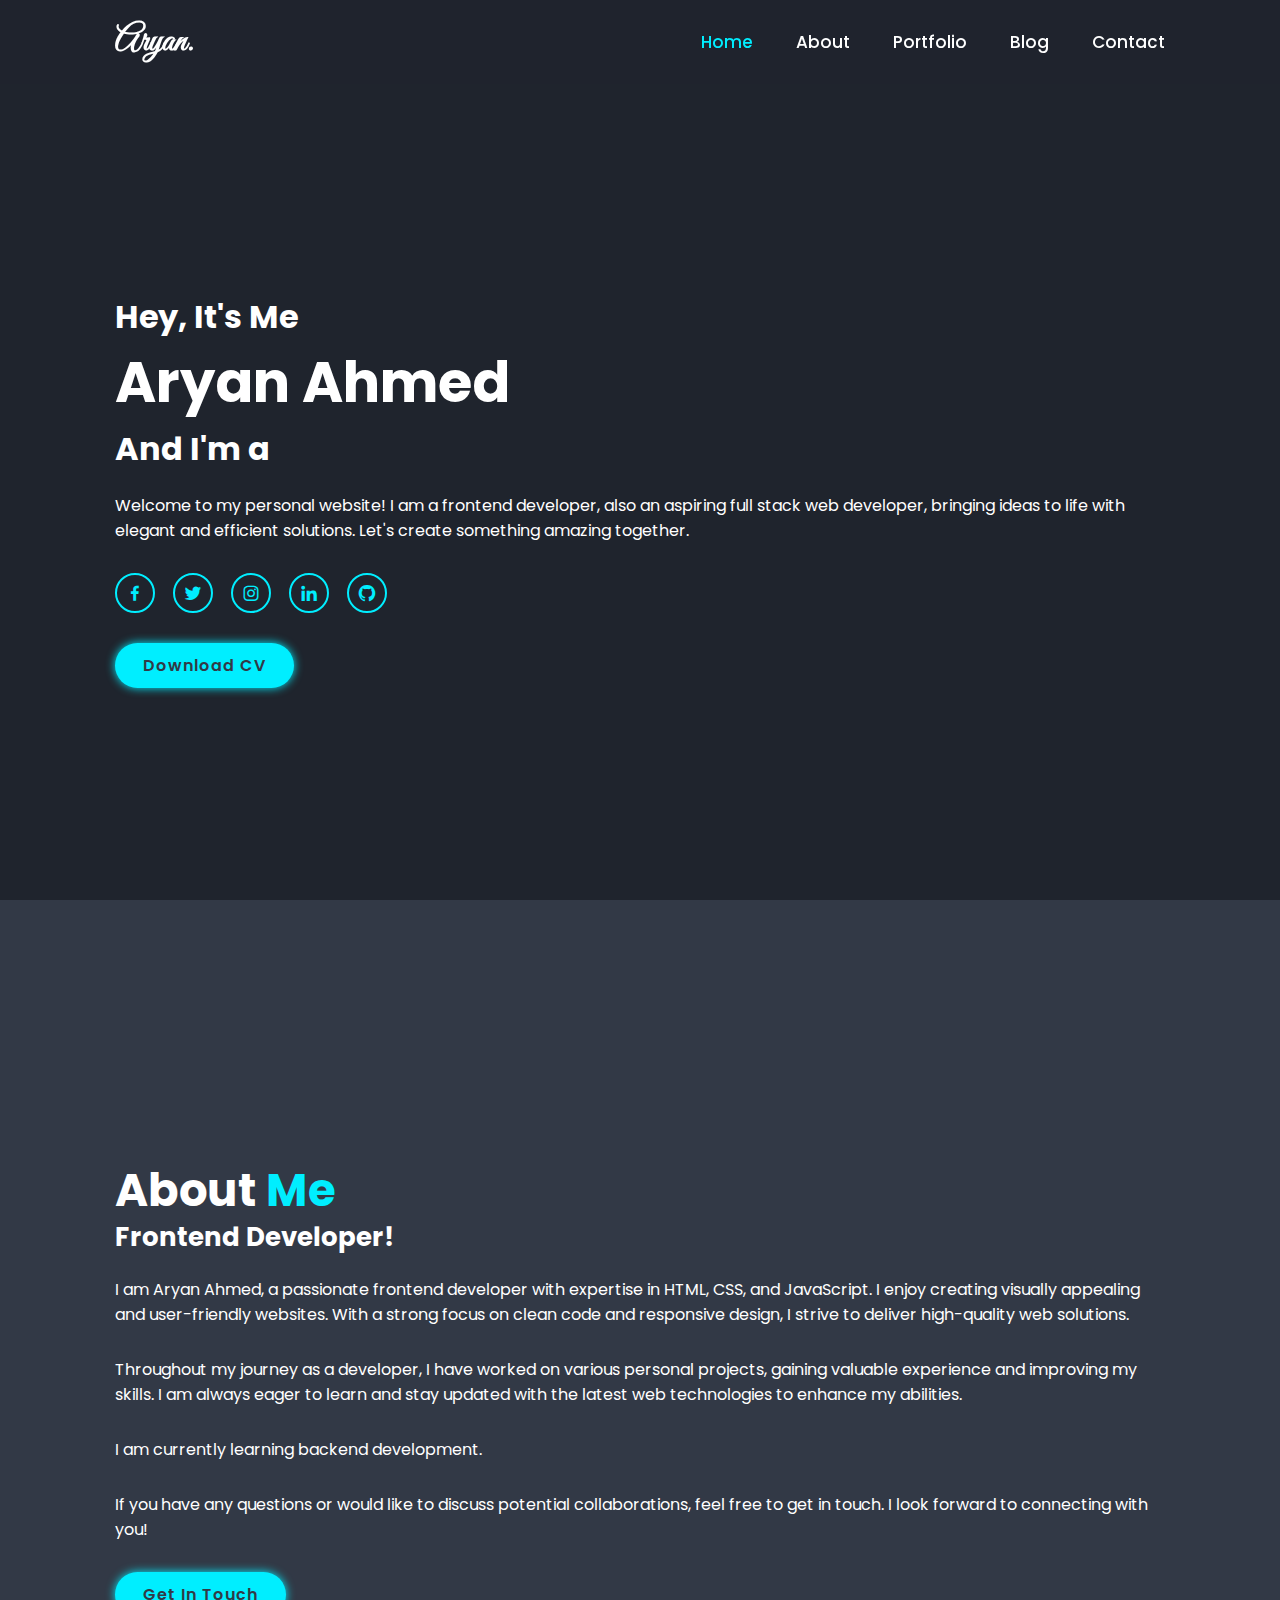
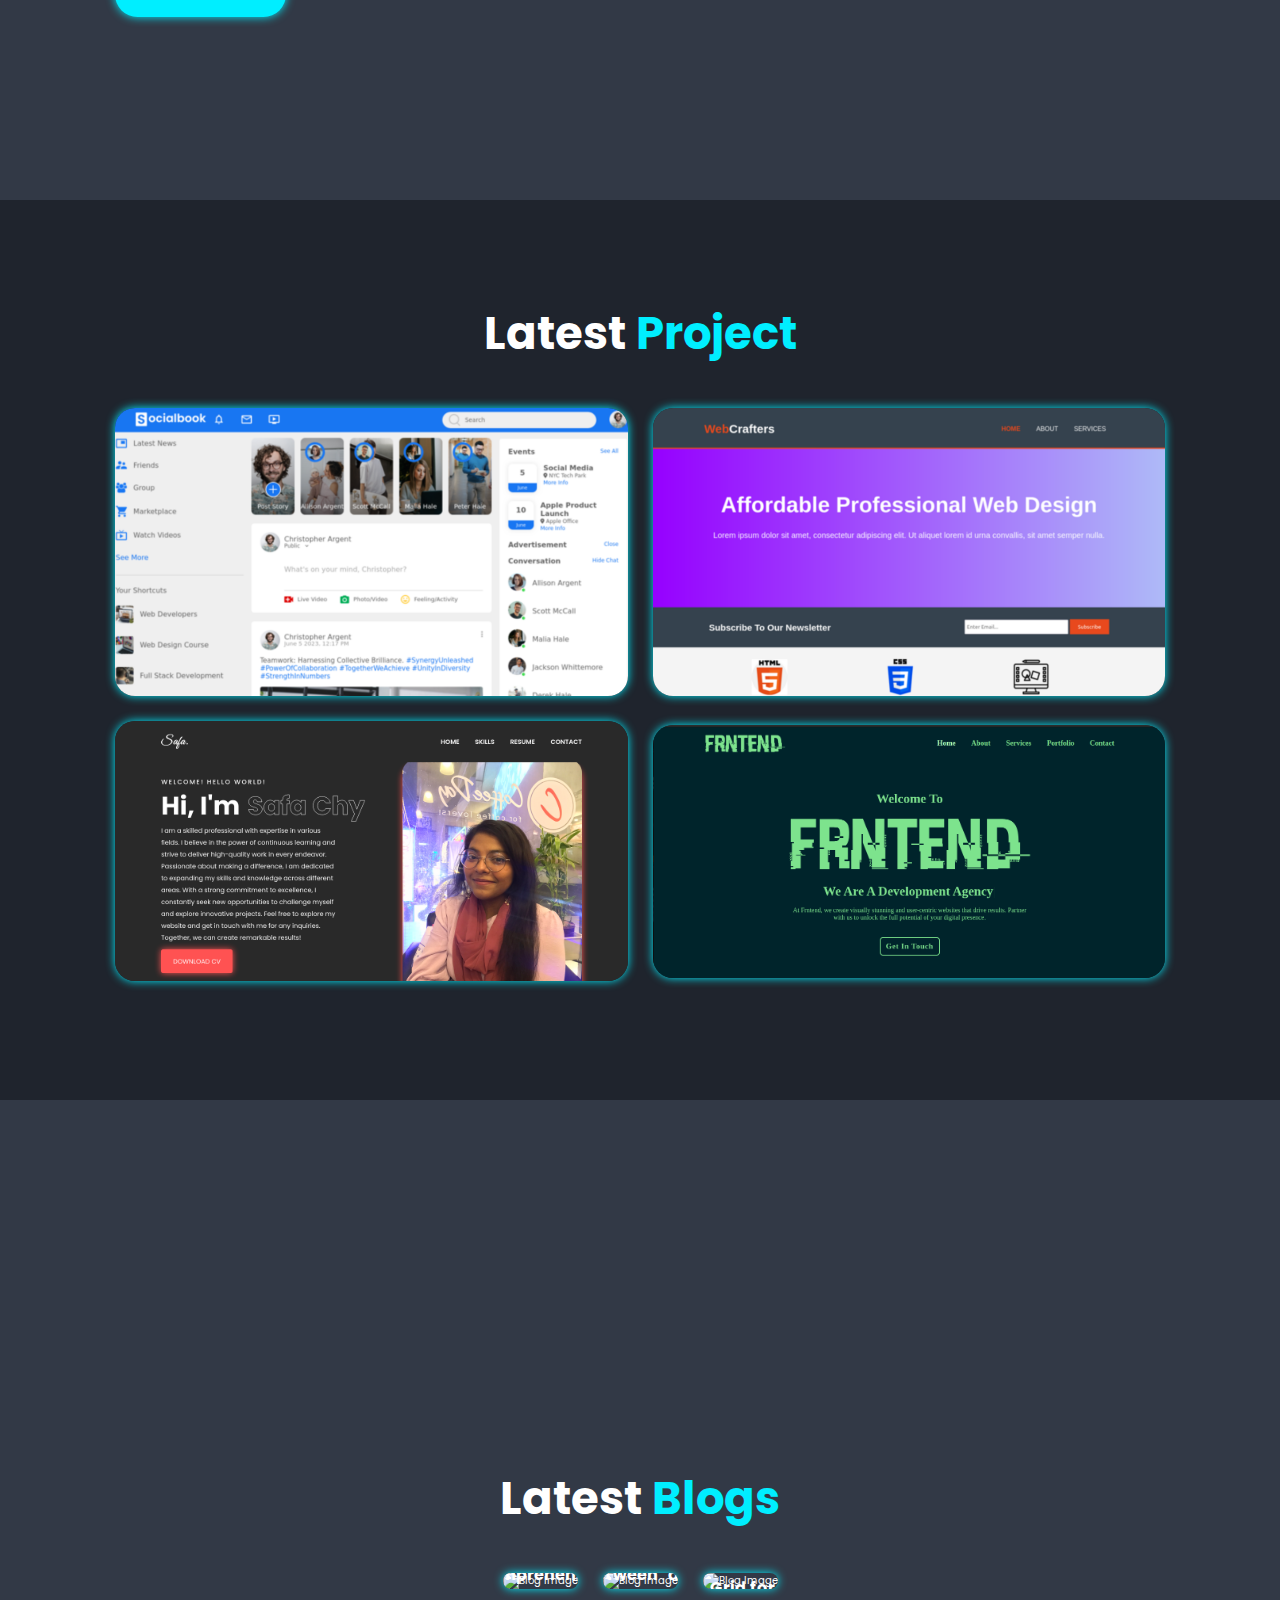
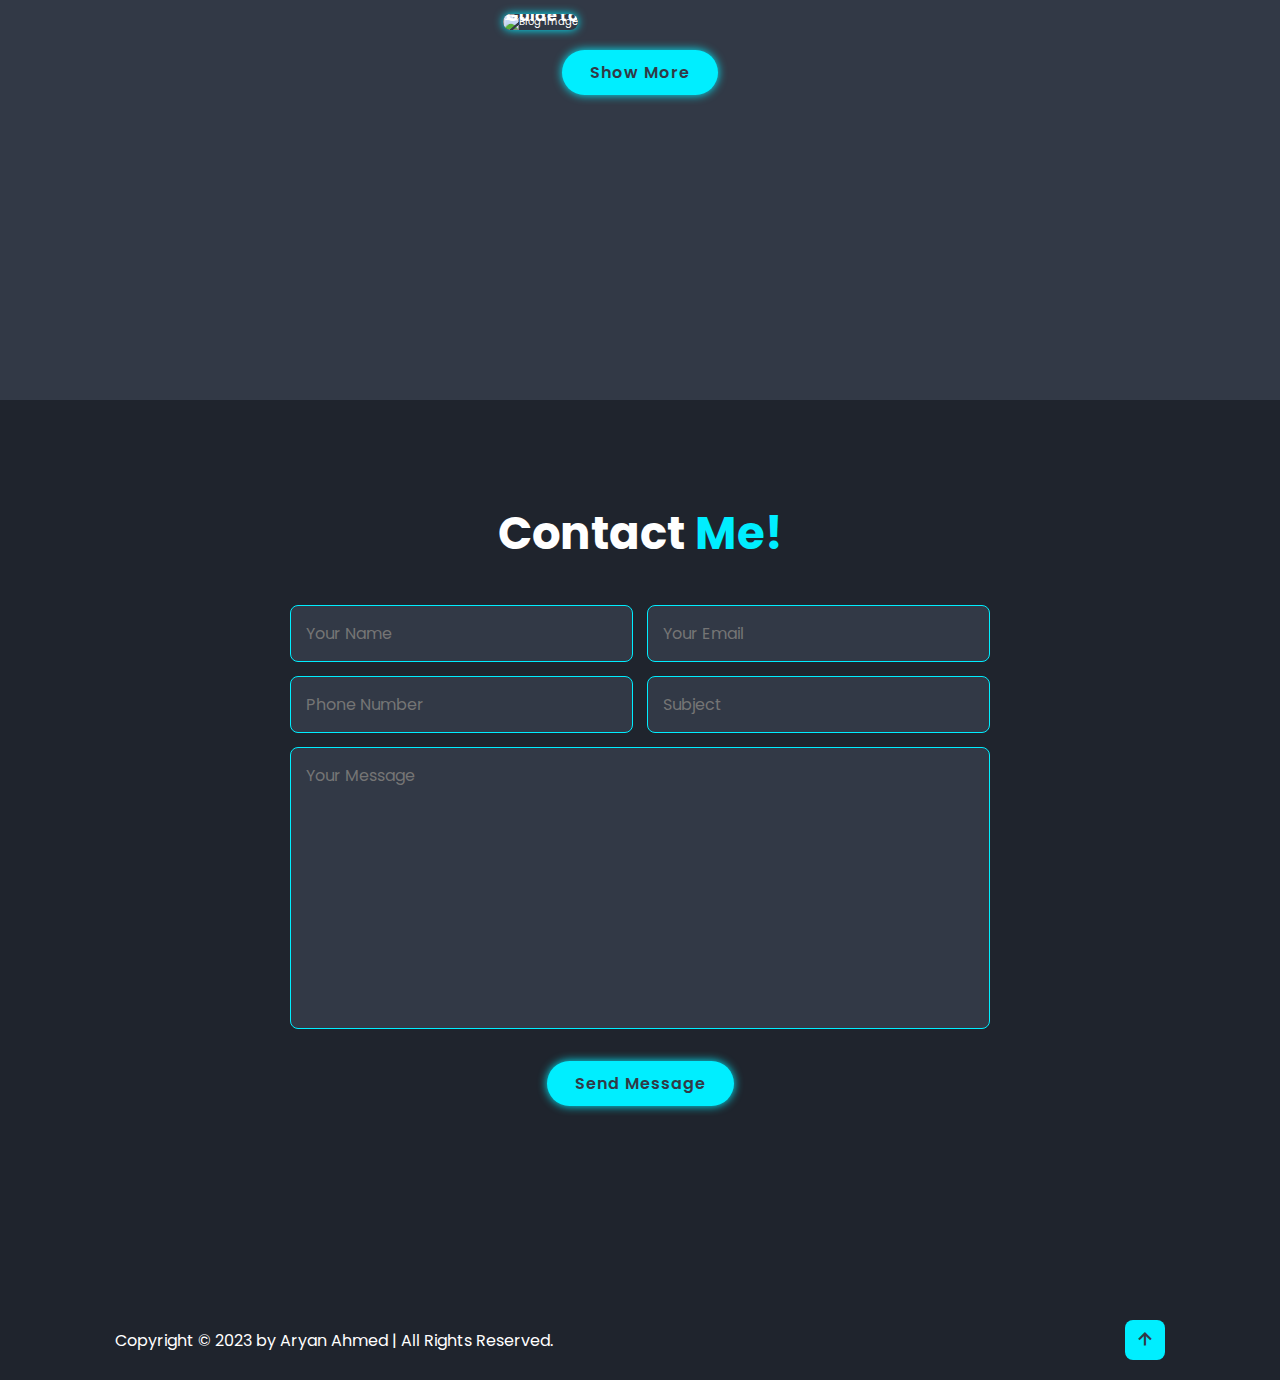
==== index.html @ f4438471 "updated:   index.html blog" ====
<!DOCTYPE html>
<html lang="en">
<head>
	<meta charset="UTF-8">
	<meta name="viewport" content="width=device-width, initial-scale=1.0">
	<meta name="description" content="Hi, I'am Aryan, a Full Stack Developer">
	<meta name="keywords" content="full stack developer, frontend developer, backend developer, web developer, full stack web developer">
	<meta name="author" content="Aryan Ahmed">
	<title>Aryan Ahmed | Homepage</title>
	<link rel="stylesheet" href="./style/styles.css">
	<link rel="stylesheet" href="https://unpkg.com/boxicons@2.1.4/css/boxicons.min.css">
</head>
<body>
	<header class="header">
		<a href="#" class="logo">Aryan.</a>

		<!-- Menu Icon -->
		<i class="bx bx-menu" id="menu-icon"></i>
		
		<!-- Navigation Links -->
		<nav class="navbar">
			<a href="#home" class="active">Home</a>
			<a href="#about">About</a>
			<!-- <a href="#services">Services</a> -->
			<a href="#portfolio">Portfolio</a>
			<a href="#blog">Blog</a>
			<a href="#contact">Contact</a>
		</nav>
	</header>

	<!-- Home Section -->

	<section class="home" id="home">

		<div class="home-content">

			<h3>Hey, It's Me</h3>
			<h1>Aryan Ahmed</h1>
			<h3>And I'm a <span class="multi-text"></span></h3>
			<p>
				Welcome to my personal website! 
				I am a frontend developer, also an aspiring full stack web developer, bringing ideas to life with elegant and efficient solutions. 
				Let's create something amazing together.
			</p>

			<!-- Social Links -->
			<div class="social-media">
				<a href="https://www.facebook.com/aryan11082003" target="_blank"><i class="bx bxl-facebook"></i></a>
				<a href="https://www.twitter.com/aryancodes_" target="_blank"><i class="bx bxl-twitter"></i></a>
				<a href="https://www.instagram.com/itsaryan_001" target="_blank"><i class="bx bxl-instagram"></i></a>
				<a href="https://www.linkedin.com/in/aryanadil" target="_blank"><i class="bx bxl-linkedin"></i></a>
				<a href="https://www.github.com/aryancodespy" target="_blank"><i class="bx bxl-github"></i></a>
				<!-- <a rel="me" href="https://mastodon.social/@aryancodes" target="_blank"><i class="bx bxl-mastodon"></i></a> -->
			</div>

			<!-- CV Button -->
			<a href="./Resume/myResume.pdf" class="btn" download="./Resume/myResume.pdf">Download CV</a>
			
		</div>

		<!-- Profile Image  -->
		<!-- <div class="home-img">
			<img src="./images/about.png" alt="Profile Picture">
		</div>  -->
	</section>

	<!-- About Section -->

	<section class="about" id="about">

		<!-- <div class="about-img">
			<img src="./images/about.png" alt="image">
		</div> -->

		<div class="about-content">
			<h2 class="heading">About <span>Me</span></h2>
			<h3>Frontend Developer!</h3>
			<p>I am Aryan Ahmed, a passionate frontend developer with expertise in HTML, CSS, and JavaScript. I enjoy creating visually appealing and user-friendly websites. With a strong focus on clean code and responsive design, I strive to deliver high-quality web solutions.</p>
            <p>Throughout my journey as a developer, I have worked on various personal projects, gaining valuable experience and improving my skills. I am always eager to learn and stay updated with the latest web technologies to enhance my abilities.</p>
            <p>I am currently learning backend development.</p>
            <p>If you have any questions or would like to discuss potential collaborations, feel free to get in touch. I look forward to connecting with you!</p>
			<a href="mailto:aryanahmed11@outlook.com" class="btn">Get In Touch</a>
		</div>

	</section>

	<!-- Services Section -->

	<!-- <section class="services" id="services">

		<h2 class="heading">My <span>Services</span></h2>

		<div class="services-container">

			<div class="service-card">
				<i class="bx bx-code"></i>
                <h3>Web Development</h3>
                <p>
					Welcome to my web development services! 
					I specialize in creating stunning and functional websites tailored to your needs. 
					From front-end to back-end development, I have got you covered.
				</p>
            </div>

           comment </*!-- <div class="service-card">
				<i class="bx bx-paint"></i>
                <h3>UI/UX Design</h3>
                <p>
					Experience the art of user-centric design with my UI/UX services. 
					I craft intuitive and visually appealing interfaces that enhance user satisfaction and drive engagement.
				</p>
            </div>  --*/> comment

            <div class="service-card">
				<i class="bx bx-mobile-alt"></i>
                <h3>Responsive Design</h3>
                <p>
					Ensure your website looks fantastic on all devices with my responsive design expertise. 
					I create flexible and adaptive layouts that adapt seamlessly to various screen sizes and resolutions.
				</p>
            </div>

			<div class="service-card">
				<i class="bx bx-bar-chart-alt"></i>
                <h3>Digital Marketing</h3>
                <p>
					Unlock the potential of your online presence with my digital marketing solutions. 
					I employ effective strategies to boost your brand visibility, reach the target audience, and drive conversions.
				</p>
            </div>
		</div>

	</section> -->

	<!-- Portfolio Section -->
	<section class="portfolio" id="portfolio">

		<h2 class="heading">Latest <span>Project</span></h2>
		
		<div class="portfolio-container">

			<div class="portfolio-content">
				<img src="./images/project1.png" alt="project 1">
				<div class="portfolio-layer">
					<h4>Socialbook</h4>
					<p>A demo social media page like Facebook.</p>
					<a href="https://aryancodespy.github.io/socialbook/" target="_blank"><i class="bx bx-link-external"></i></a>
				</div>
			</div>

			<div class="portfolio-content">
				<img src="./images/project2.png" alt="project 2">
				<div class="portfolio-layer">
					<h4>WebCrafters</h4>
					<p>A responsive website for an imaginary company.</p>
					<a href="https://aryancodespy.github.io/WebCrafters/" target="_blank"><i class="bx bx-link-external"></i></a>
				</div>
			</div>

			<div class="portfolio-content">
				<img src="./images/project3.png" alt="project 3">
				<div class="portfolio-layer">
					<h4>Portfolio</h4>
					<p>A responsive portfolio webiste.</p>
					<a href="https://aryancodespy.github.io/safa/" target="_blank"><i class="bx bx-link-external"></i></a>
				</div>
			</div>

			<div class="portfolio-content">
				<img src="./images/project4.png" alt="project 4">
				<div class="portfolio-layer">
					<h4>Frntend</h4>
					<p>A responsive website for a startup company</p>
					<a href="https://aryancodespy.github.io/Frntend/" target="_blank"><i class="bx bx-link-external"></i></a>
				</div>
			</div>

			<!-- <div class="portfolio-content">
				<img src="./images/project5.png" alt="project 5">
				<div class="portfolio-layer">
					<h4>RPS Game</h4>
					<p>Rock, Paper, Scissor game with JavaScript</p>
					<a href="https://aryancodespy.github.io/rock-papaer-scissor/" target="_blank"><i class="bx bx-link-external"></i></a>
				</div>
			</div>
			
		</div>

		<div class="portfolio-content">
			<img src="./images/project6.png" alt="project 6">
			<div class="portfolio-layer">
				<h4>Etch-a-Sketch</h4>
				<p>Sketch Pad with JavaScript</p>
				<a href="aryancodespy.github.io/Etch-a-Sketch/" target="_blank"><i class="bx bx-link-external"></i></a>
			</div>
		</div> -->

	</section>

	<!-- Blog Section -->

	<section class="blog" id="blog">

		<h2 class="heading">Latest <span>Blogs</span></h2>

		<div class="blog-container">

			<div class="blog-content">
				<img src="https://cdn.hashnode.com/res/hashnode/image/stock/unsplash/yGQmjh2uOTg/upload/e406ab8c1285a877ff49ecd3e236eab6.jpeg?w=1600&h=840&fit=crop&crop=entropy&auto=compress,format&format=webp" alt="Blog Image">
				<div class="blog-layer">
					<h4>A Comprehensive Guide to CSS Positions</h4>
					<a href="https://aryancodes.hashnode.dev/a-comprehensive-guide-to-css-positions" target="_blank"><i class="bx bx-link-external"></i></a>
				</div>
			</div>

			<div class="blog-content">
				<img src="https://cdn.hashnode.com/res/hashnode/image/stock/unsplash/wUbNvDTsOIc/upload/2d5ab0d67320513192fac5630110f2b7.jpeg?w=1600&h=840&fit=crop&crop=entropy&auto=compress,format&format=webp" alt="Blog Image">
				<div class="blog-layer">
					<h4>Understanding the Difference Between "div" and "article" Elements in HTML</h4>
					<a href="http://aryancodes.hashnode.dev/understanding-the-difference-between-div-and-article-elements-in-html-a-guide-for-web-developers" target="_blank"><i class="bx bx-link-external"></i></a>
				</div>
			</div>

			<div class="blog-content">
				<img src="https://cdn.hashnode.com/res/hashnode/image/stock/unsplash/6JVlSdgMacE/upload/8989dac7ed9a23c1cda22d098a86be2b.jpeg?w=1600&h=840&fit=crop&crop=entropy&auto=compress,format&format=webp" alt="Blog Image">
				<div class="blog-layer">
					<h4>Exploring Flexbox, Float, and Grid for Responsive Web Design</h4>
					<a href="http://aryancodes.hashnode.dev/understanding-the-difference-between-div-and-article-elements-in-html-a-guide-for-web-developers" target="_blank"><i class="bx bx-link-external"></i></a>
				</div>
			</div>

			<div class="blog-content">
				<img src="https://cdn.hashnode.com/res/hashnode/image/stock/unsplash/4hbJ-eymZ1o/upload/cbb7835a6651d79ab7d1416d34d64025.jpeg?w=1600&h=840&fit=crop&crop=entropy&auto=compress,format&format=webp" alt="Blog Image">
				<div class="blog-layer">
					<h4>A Beginner's Guide to Making a Responsive Website</h4>
					<a href="http://aryancodes.hashnode.dev/understanding-the-difference-between-div-and-article-elements-in-html-a-guide-for-web-developers" target="_blank"><i class="bx bx-link-external"></i></a>
				</div>
			</div>
		</div>

		<a href="https://aryancodes.hashnode.dev/" target="_blank" class="btn">Show More</a>

	</section>

	<!-- Contact Section -->
	<section class="contact" id="contact">
		<h2 class="heading">Contact <span>Me!</span></h2>

		<form action="https://formsubmit.co/a4f41060cdf1d7128af026f45f86decd" method="post" class="contact-form">
			<input type="hidden" name="_subject" value="New Email!">
			
			<div class="input-box">
				<input type="text" name="name" placeholder="Your Name" required>
				<input type="email" name="email" placeholder="Your Email" required>
			</div>

			<div class="input-box">
				<input type="text" name="phone" placeholder="Phone Number">
				<input type="text" name="email-subject" placeholder="Subject" required>
			</div>

			<textarea name="message" placeholder="Your Message" rows="10" cols="30" required></textarea>
			<input type="submit" value="Send Message" class="btn">

		</form>
	</section>

	<!-- Footer -->
	<footer class="footer">
		<div class="footer-text">
			<p>Copyright &copy; 2023 by Aryan Ahmed | All Rights Reserved.</p>
		</div>
		<div class="footer-iconTop">
			<a href="#home"><i class="bx bx-up-arrow-alt"></i></a>
		</div>
	</footer>

	<!-- Scroll Reveal -->
	<script src="https://unpkg.com/scrollreveal"></script>

	<!-- Typed JS -->
	<script src="https://unpkg.com/typed.js@2.0.16/dist/typed.umd.js"></script>

	<!-- JavaScript -->
	<script src="./script/script.js"></script>
</body>
</html>
---- style/styles.css ----
@import url('https://fonts.googleapis.com/css2?family=Poppins:wght@300;400;500;600;700;800;900&display=swap');
@import url('https://fonts.googleapis.com/css2?family=Great+Vibes&display=swap');

/* Reset Default Settings */

* {
	margin: 0;
	padding: 0;
	box-sizing: border-box;
	text-decoration: none;
	border: none;
	scroll-behavior: smooth;
	font-family: 'Poppins', sans-serif;
}

:root {
	--bg-color: #1f242d;
	--second-bg-color: #323946;
	--text-color: #fff;
	--main-color: #0ef;
}

/* HTML & Body */

html {
	font-size: 62.5%;
	overflow-x: hidden;
}

body {
	background: var(--bg-color);
	color: var(--text-color);
}

/* Header */

.header {
	position: fixed;
	top: 0;
	left: 0;
	width: 100%;
	padding: 2rem 9%;
	display: flex;
	justify-content: space-between;
	align-items: center;
	z-index: 100;
	background: rgba(31, 36, 45, 0.9);
}

.header .sticky {
	border-bottom: 0.1rem solid rgba(0, 0, 0, 0.2);
}

.logo {
	font-family: 'Great Vibes', cursive;
	font-size: 3.5rem;
	color: var(--text-color);
	font-weight: 600;
	cursor: default;
}

.navbar a {
	font-size: 1.7rem;
	color: var(--text-color);
	font-weight: 500;
	margin-left: 4rem;
	text-decoration: none;
	transition: 0.3s;
}

.navbar a:hover,
.navbar a.active {
	color: var(--main-color);
}

#menu-icon {
	font-size: 3.6rem;
	color: var(--text-color);
	display: none;
	transition: 0.5s ease;
}

#menu-icon:hover {
	color: var(--main-color);
}

/* Sections */

section {
	min-height: 100vh;
	padding: 10rem 9% 2rem;
}

/* Home */

.home {
	display: flex;
	justify-content: center;
	align-items: center;
}

.home-content h3 {
	font-size: 3.2rem;
	font-weight: 700;
}

.home-content h3:nth-of-type(2) {
	margin-bottom: 2rem;
}

span {
	color: var(--main-color);
}

.home-content h1 {
	font-size: 5.6rem;
	font-weight: 700;
	line-height: 1.5;
}

/* .home-img img{
	border-radius: 50%;
	border: 1px solid var(--main-color);
	background: var(--main-color);
	box-shadow: 0 2rem 2rem var(--main-color);
	width: 35vw;
	animation: floatImage 4s ease-in-out infinite;
} */

/* 
@keyframes floatImage {
	0% {
		transform: translateY(0);
	}

	50% {
		transform: translateY(-2.4rem);
	}

	100% {
		transform: translateY(0);
	}
}
*/

.home-content p {
	font-size: 1.6rem;
}

.social-media a{
	display: inline-flex;
	justify-content: center;
	align-items: center;
	width: 4rem;
	height: 4rem;
	background: transparent;
	border: 0.2rem solid var(--main-color);
	border-radius: 50%;
	font-size: 2rem;
	color: var(--main-color);
	margin: 3rem 1.5rem 3rem 0;
	transition: 0.5s ease;
}

.social-media a:hover {
	background: var(--main-color);
	color: var(--second-bg-color);
	box-shadow: 0 0 1rem var(--main-color);
}

.btn {
	display: inline-block;
	padding: 1rem 2.8rem;
	background: var(--main-color);
	border-radius: 4rem;
	box-shadow: 0 0 1rem var(--main-color);
	font-size: 1.6rem;
	color: var(--second-bg-color);
	letter-spacing: 0.1rem;
	font-weight: 600;
}

.btn:hover {
	box-shadow: none;
}

/* About */
/* .about-img img {
	border-radius: 50%;
	border: 10px solid var(--main-color);
	background: var(--bg-color);
	box-shadow: 0 0 2rem var(--main-color);
	width: 35vw;
} */

.about {
	display: flex;
	justify-content: center;
	align-items: center;
	gap: 2rem;
	background: var(--second-bg-color);
}

.heading {
	text-align: center;
	font-size: 4.5rem;
}

.about-content h2 {
	text-align: left;
	line-height: 1.2;
}

.about-content h3 {
	font-size: 2.6rem;
}

.about-content p {
	font-size: 1.6rem;
	margin: 2rem 0 3rem;
}

/* Services 

.services h2 {
	margin-bottom: 5rem;
}

.services-container {
	display: flex;
	justify-content: center;
	align-items: center;
	flex-wrap: wrap;
	gap: 2rem;
}

.services-container .service-card {
	flex: 1 1 30rem;
	background: var(--second-bg-color);
	padding: 3rem 2rem 4rem;
	text-align: center;
	border: 0.2rem solid var(--bg-color);
	border-radius: 2rem;
	transition: 0.5s ease;
}

.services-container .service-card:hover {
	border-color: var(--main-color);
	transform: scale(1.02);
}

.service-card i {
	font-size: 7rem;
	color: var(--main-color);
}

.service-card h3 {
	font-size: 2.6rem;
}

.service-card p {
	font-size: 1.6rem;
	margin: 1rem 0 3rem;
}*/

/* Portfolio */

.portfolio {
	background: var(--bg-color);
}

.portfolio h2 {
	margin-bottom: 4rem;
}

.portfolio-container {
	display: grid;
	grid-template-columns: repeat(2, 1fr);
	align-items: center;
	gap: 2.5rem;
}

.portfolio-container .portfolio-content {
	position: relative;
	border-radius: 2rem;
	box-shadow: 0 0 1rem var(--main-color);
	overflow: hidden;
	display: flex;
}

.portfolio-content img {
	width: 100%;
	transition: 0.5s ease;
}

.portfolio-content:hover img {
	transform: scale(1.1);
}

.portfolio-content .portfolio-layer {
	position: absolute;
	bottom: 0;
	left: 0;
	width: 100%;
	height: 100%;
	background: linear-gradient(rgba(0, 0, 0, 0.1), var(--main-color));
	display: flex;
	justify-content: center;
	align-items: center;
	flex-direction: column;
	text-align: center;
	padding: 0 4rem;
	transform: translateY(100%);
	transition: 0.5s ease;
}

.portfolio-content:hover .portfolio-layer {
	transform: translateY(0);
}

.portfolio-layer h4 {
	font-size: 3rem;
}

.portfolio-layer p {
	font-size: 1.6rem;
	margin: 0.3rem 0 1rem;
}

.portfolio-layer a {
	display: inline-flex;
	justify-content: center;
	align-items: center;
	width: 5rem;
	height: 5rem;
	background: var(--text-color);
	border-radius: 50%;
}

.portfolio-layer a i {
	font-size: 2rem;
	color: var(--second-bg-color);
}

.portfolio-layer a i:hover {
	color: var(--main-color);
}

/* Blog */

.blog {
	display: flex;
	flex-direction: column;
	flex-wrap: wrap;
	align-items: center;
	justify-content: center;
	background: var(--second-bg-color);
}

.blog h2 {
	margin-bottom: 4rem;
}

.blog-container {
	display: grid;
	grid-template-columns: repeat(3, 1fr);
	align-items: center;
	gap: 2.5rem;
}

.blog-content {
	position: relative;
	border-radius: 2rem;
	box-shadow: 0 0 1rem var(--main-color);
	overflow: hidden;
	display: flex;
}

.blog-content img {
	width: 100%;
	transition: 0.5s ease;
}

.blog-content:hover img {
	transform: scale(1.1);
}

.blog-content .blog-layer {
	position: absolute;
	bottom: 0;
	left: 0;
	width: 100%;
	height: 100%;
	background: linear-gradient(rgba(0, 0, 0, 0.1), var(--main-color));
	display: flex;
	justify-content: center;
	align-items: center;
	flex-direction: column;
	text-align: center;
	padding: 0 4rem;
	transform: translateY(100%);
	transition: 0.5s ease;
}

.blog-content:hover .blog-layer {
	transform: translateY(0);
}

.blog-layer h4 {
	font-size: 1.6rem;
}

.blog-layer a {
	display: inline-flex;
	justify-content: center;
	align-items: center;
	width: 5rem;
	height: 5rem;
	background: var(--text-color);
	border-radius: 50%;
}

.blog-layer a i {
	font-size: 2rem;
	color: var(--second-bg-color);
}

.blog-layer a i:hover {
	color: var(--main-color);
}

.blog .btn {
	margin: 2rem auto;
}

/* Contact */

.contact {
	background: var(--bg-color);
}

.contact h2 {
	margin-bottom: 3rem;
}

.contact form {
	max-width: 70rem;
	margin: 1rem auto;
	text-align: center;
	margin-bottom: 3rem;
}

.contact form .input-box {
	display: flex;
	justify-content: space-between;
	flex-wrap: wrap;
}

.contact form .input-box input,
.contact form textarea {
	width: 100%;
	padding: 1.5rem;
	font-size: 1.6rem;
	color: var(--text-color);
	background: var(--second-bg-color);
	border-radius: 0.8rem;
	margin: 0.7rem 0;

	border: 1px solid var(--main-color);
}

.contact form .input-box input {
	width: 49%;
}

.contact form textarea {
	resize: none;
}

.contact form .btn {
	margin-top: 2rem;
	cursor: pointer;
}

/* Footer */

.footer {
	display: flex;
	justify-content: space-between;
	align-items: center;
	flex-wrap: wrap;
	padding: 2rem 9%;
}

.footer-text {
	font-size: 1.6rem;
}

.footer-iconTop a {
	display: inline-flex;
	justify-content: center;
	align-items: center;
	padding: 0.8rem;
	background: var(--main-color);
	border-radius: 0.8rem;
	transition: 0.5s ease;
}

.footer-iconTop a:hover {
	box-shadow: 0 0 1rem var(--main-color);
}

.footer-iconTop a i {
	font-size: 2.4rem;
	color: var(--second-bg-color);
}

/* Media Queries */
@media (max-width: 1200px) {
	html {
		font-size: 55%;
	}
}


@media (max-width: 991px) {
	.header {
		padding: 2rem 3%;
	}

	section {
		padding: 10rem 3% 2rem;
	}

	.services, .portfolio {
		padding-bottom: 7rem;
	}

	.blog-container {
		grid-template-columns: 1fr;
	}

	.contact {
		min-height: auto;
	}

	.footer {
		padding: 2rem 3%;
	}
}

@media (max-width: 768px) {
	
	#menu-icon {
		display: block;
	}

	.navbar {
		position: absolute;
		top: 100%;
		left: 0;
		width: 100%;
		padding: 1rem 3%;
		background: var(--bg-color);
		border-top: 0.1rem solid rgba(0, 0, 0, 0.2);
		box-shadow: 0 0.5rem 1rem rgba(0, 0, 0, 0.2);
		display: none;
	}

	.navbar.active {
		display: block;
	}

	.navbar a {
		display: block;
		font-size: 2rem;
		margin: 3rem 0;
	}

	.home {
		flex-direction: column;
	}

	.home-content h3 {
		font-size: 2.6rem;
	}

	.home-content h1 {
		font-size: 5rem;
	}

	.home-img, .about img {
		width: 70vw;
		margin-top: 4rem;
	}

	.about {
		flex-direction: column-reverse;
	}

	.services h2 {
		margin-bottom: 3rem;
	}

	.portfolio h2, .blog h2 {
		margin-bottom: 3rem;
	}

	/* UNCOMMENT WHEN PROJECT MORE THAN 6 */

	/* .portfolio-container {
		grid-template-columns: repeat(2, 1fr);
	} */
}

@media (max-width: 617px){
	.portfolio-container {
		grid-template-columns: 1fr;
	}
}

@media (max-width: 450px) {
	html {
		font-size: 50%;
	}

	.contact form .input-box input {
		width: 100%;
	}

	.footer {
		flex-direction: column-reverse;
	}

	.footer p {
		text-align: center;
		margin-top: 2rem;
	}
}

@media (max-width: 365px) {
	/* .home-img img, .about-img img {
		width: 90vw;
	} */

	.footer {
		flex-direction: column-reverse;
	}

	.footer p {
		text-align: center;
		margin-top: 2rem;
	}
}
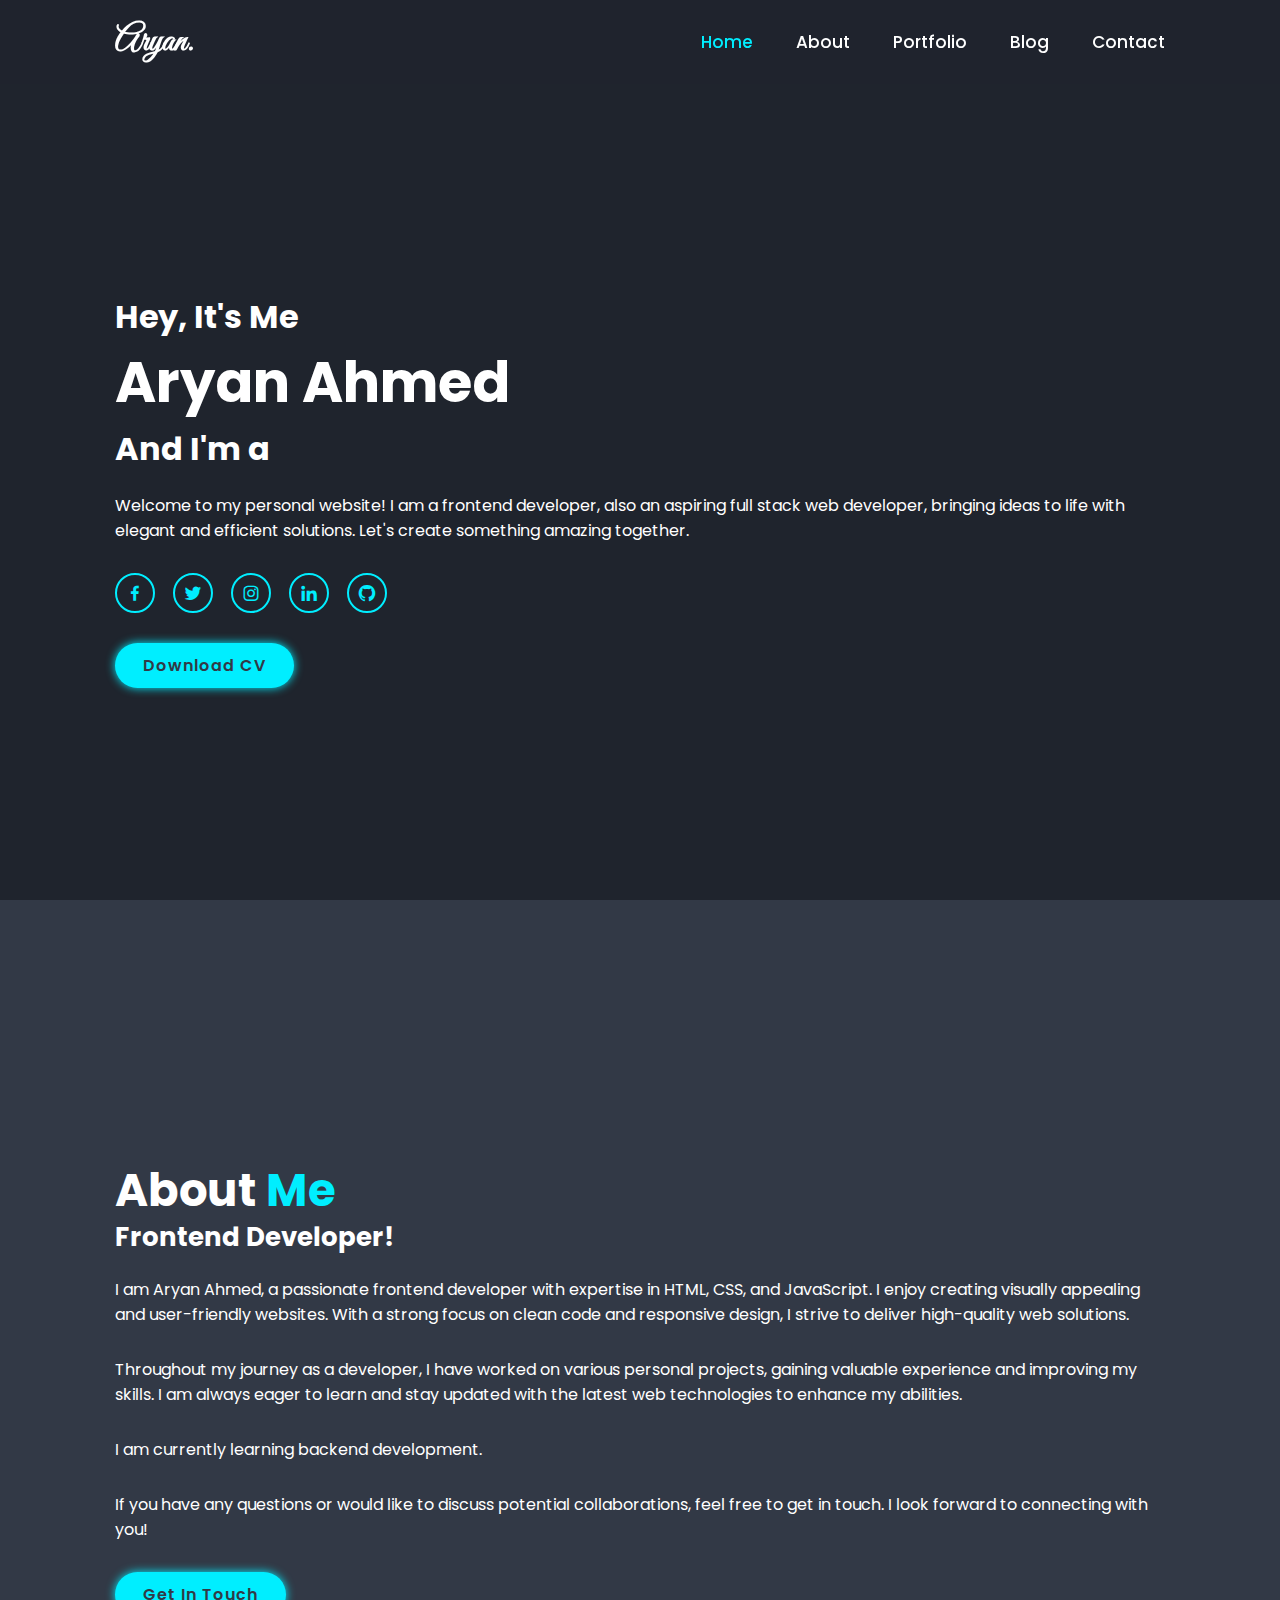
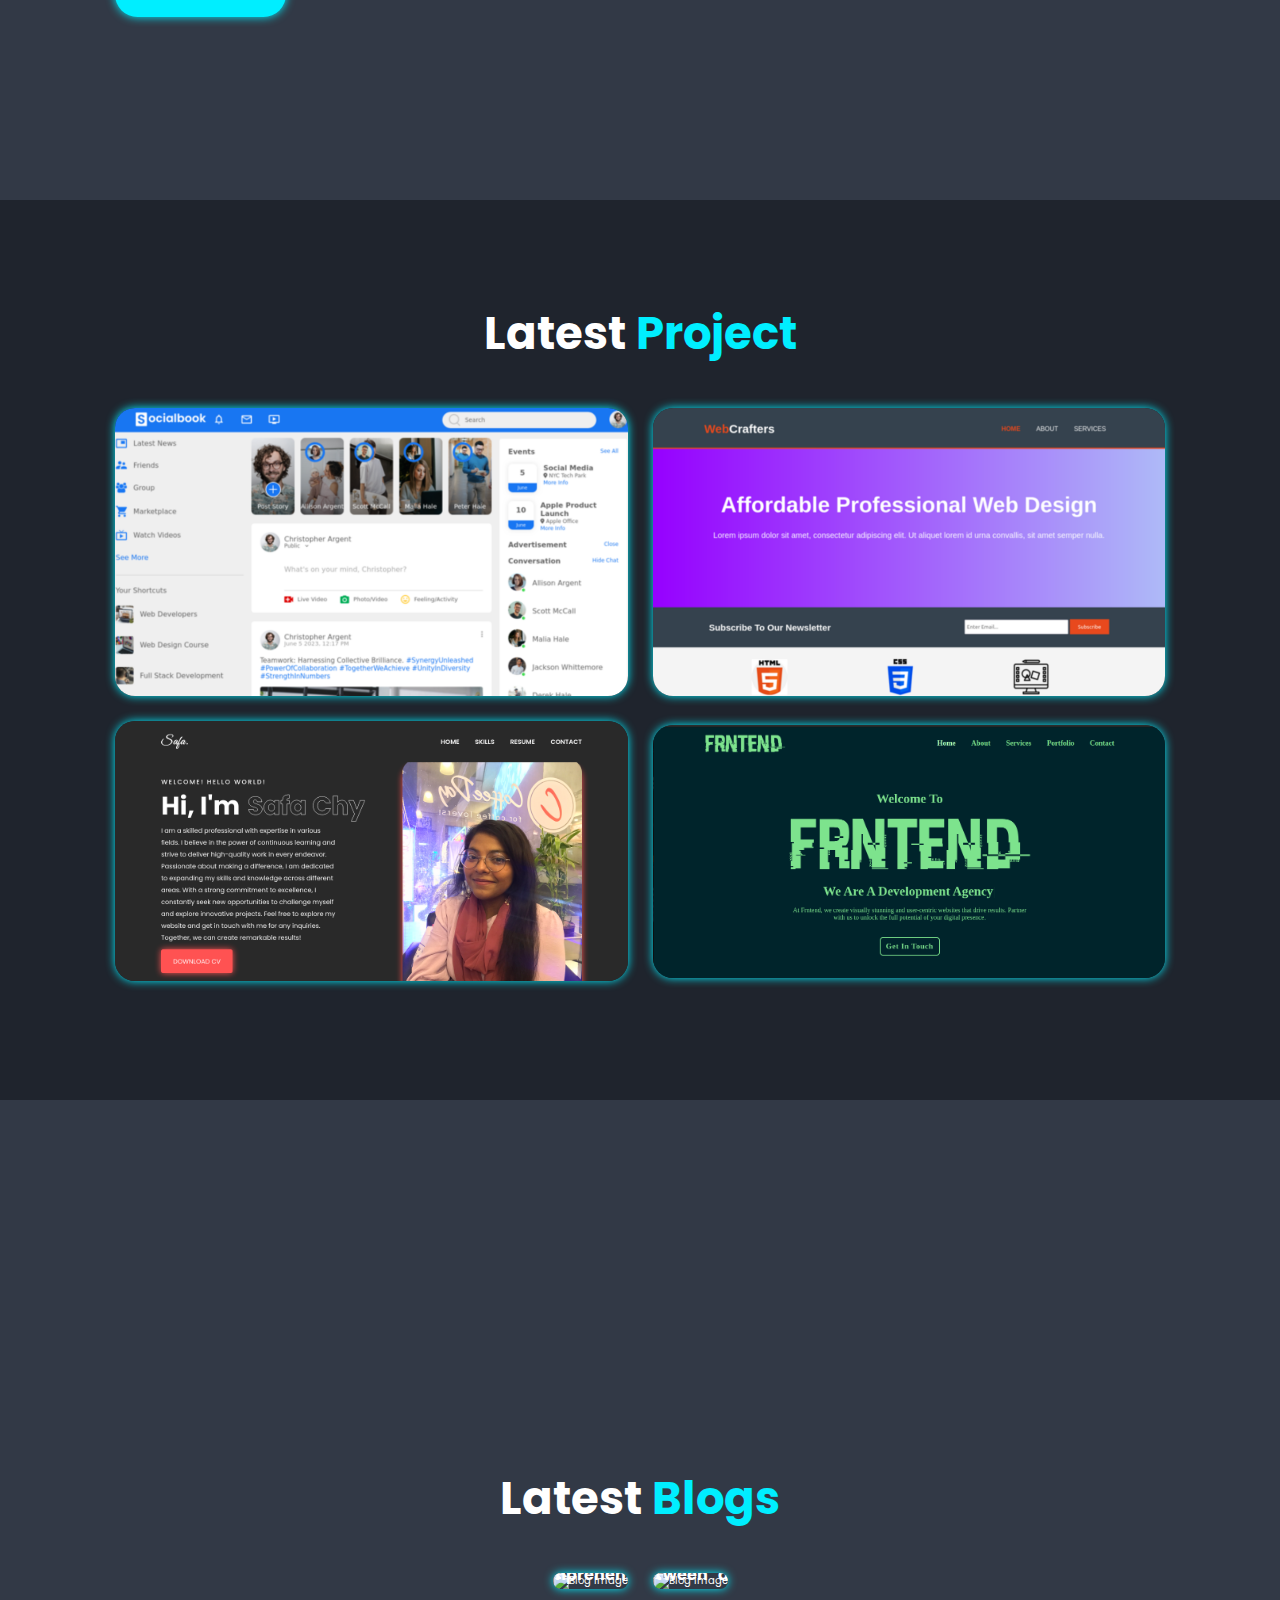
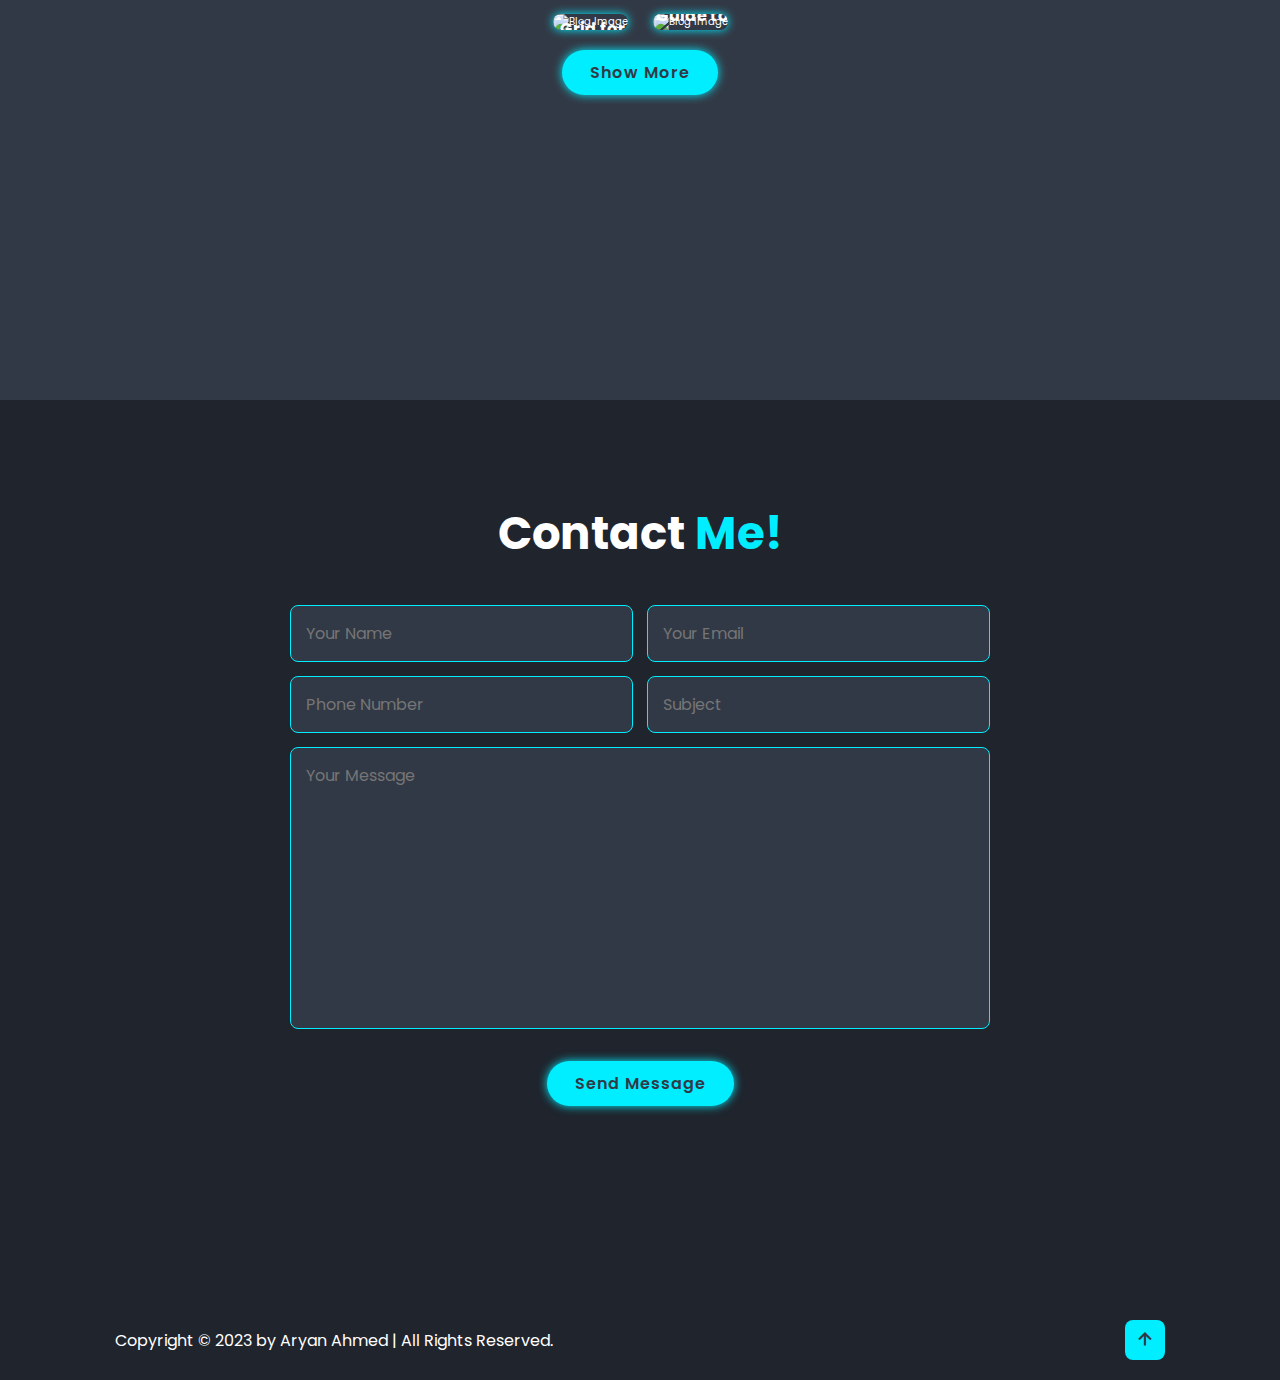
==== commit 1f8e36c9: "fix:   blog button link" ====
--- a/index.html
+++ b/index.html
@@ -238,7 +238,7 @@
 			</div>
 		</div>
 
-		<a href="https://aryancodes.hashnode.dev/" target="_blank" class="btn">Show More</a>
+		<a href="https://webdevgazette.hashnode.dev/" target="_blank" class="btn">Show More</a>
 
 	</section>
 
--- a/style/styles.css
+++ b/style/styles.css
@@ -363,7 +363,7 @@
 
 .blog-container {
 	display: grid;
-	grid-template-columns: repeat(3, 1fr);
+	grid-template-columns: repeat(2, 1fr);
 	align-items: center;
 	gap: 2.5rem;
 }
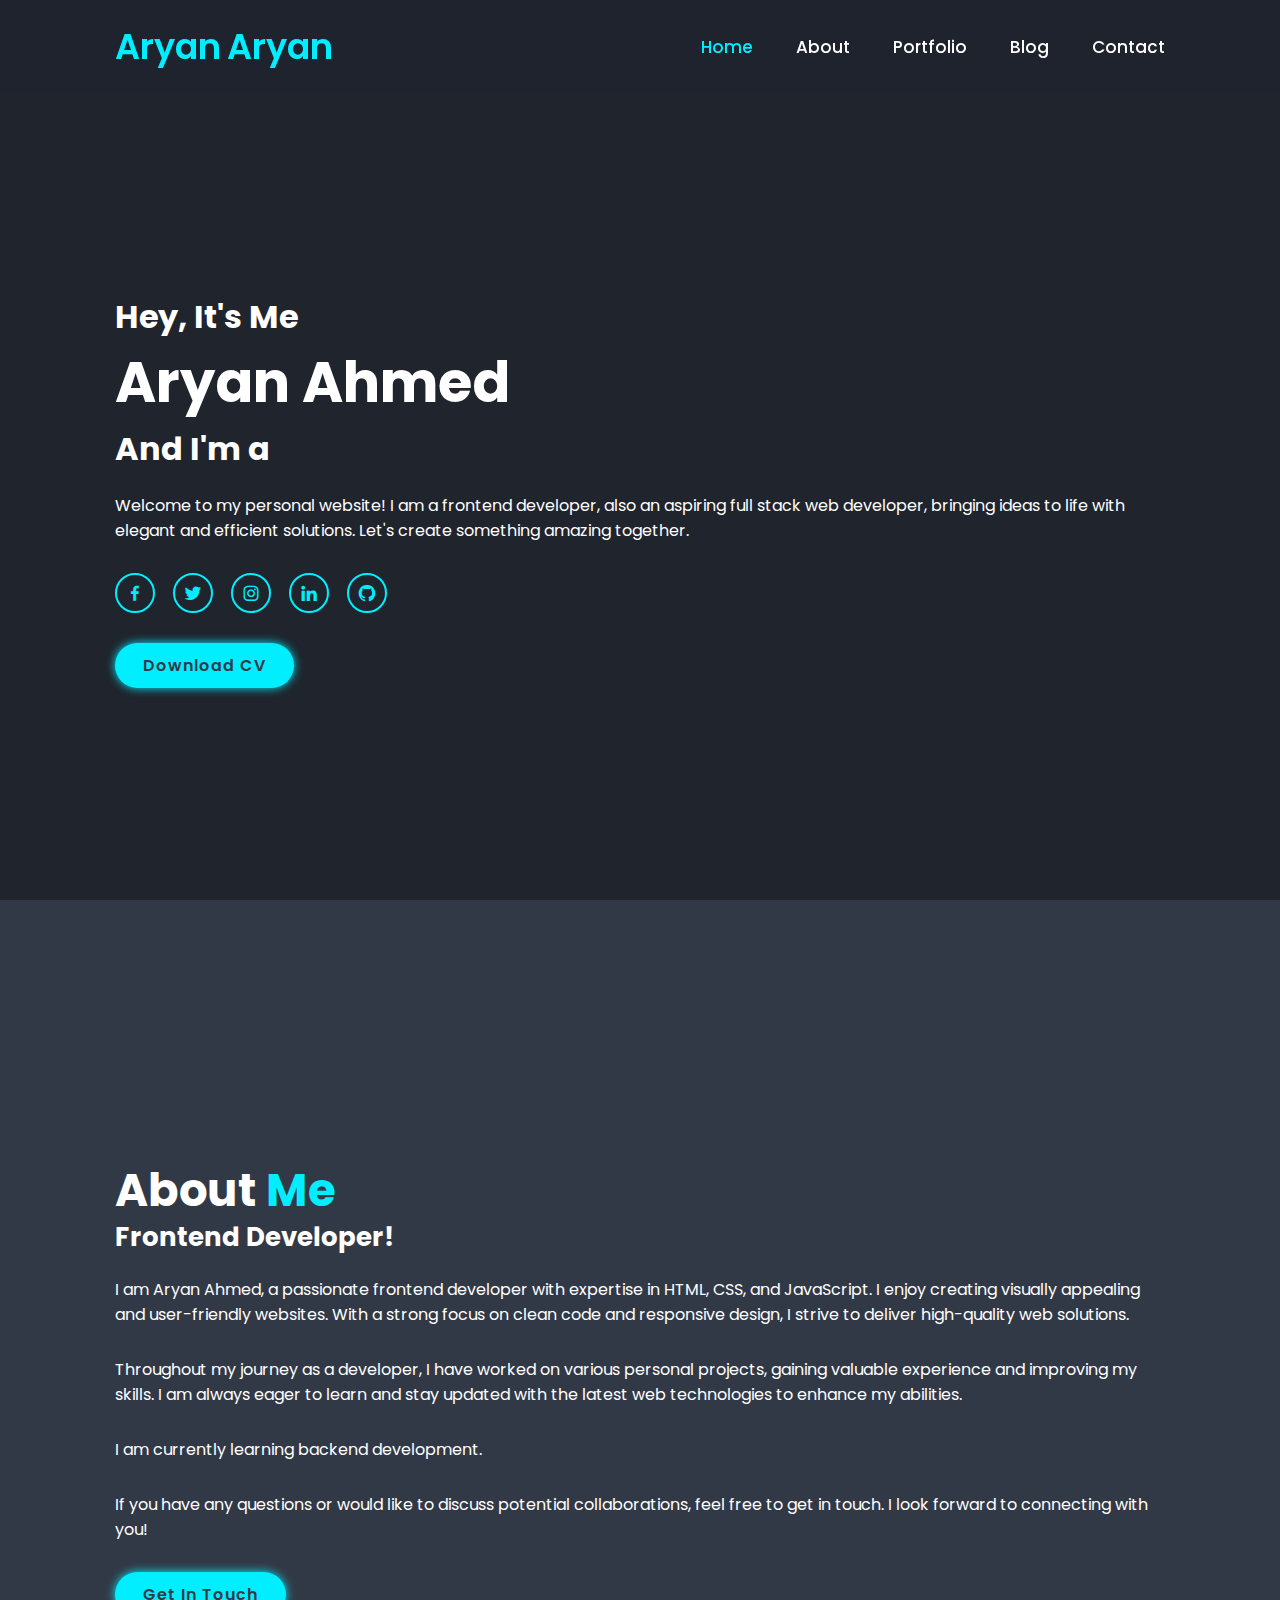
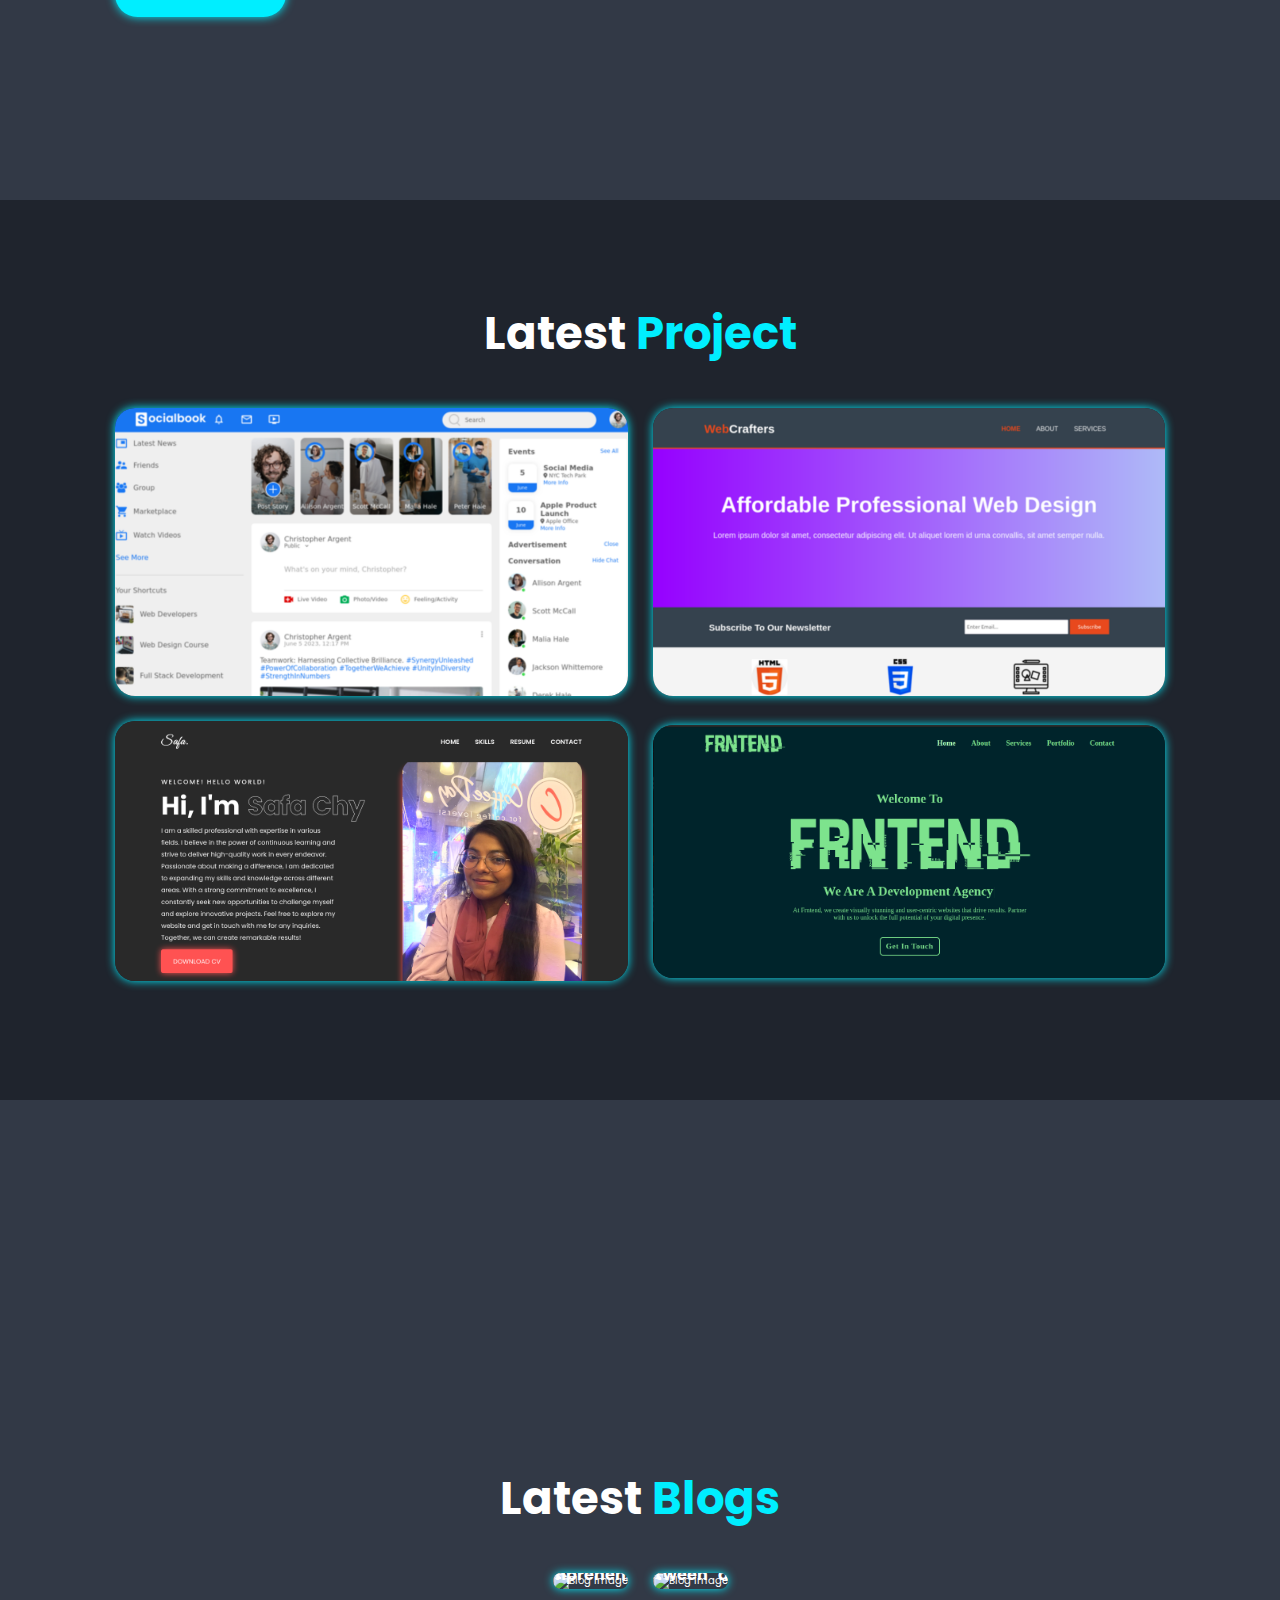
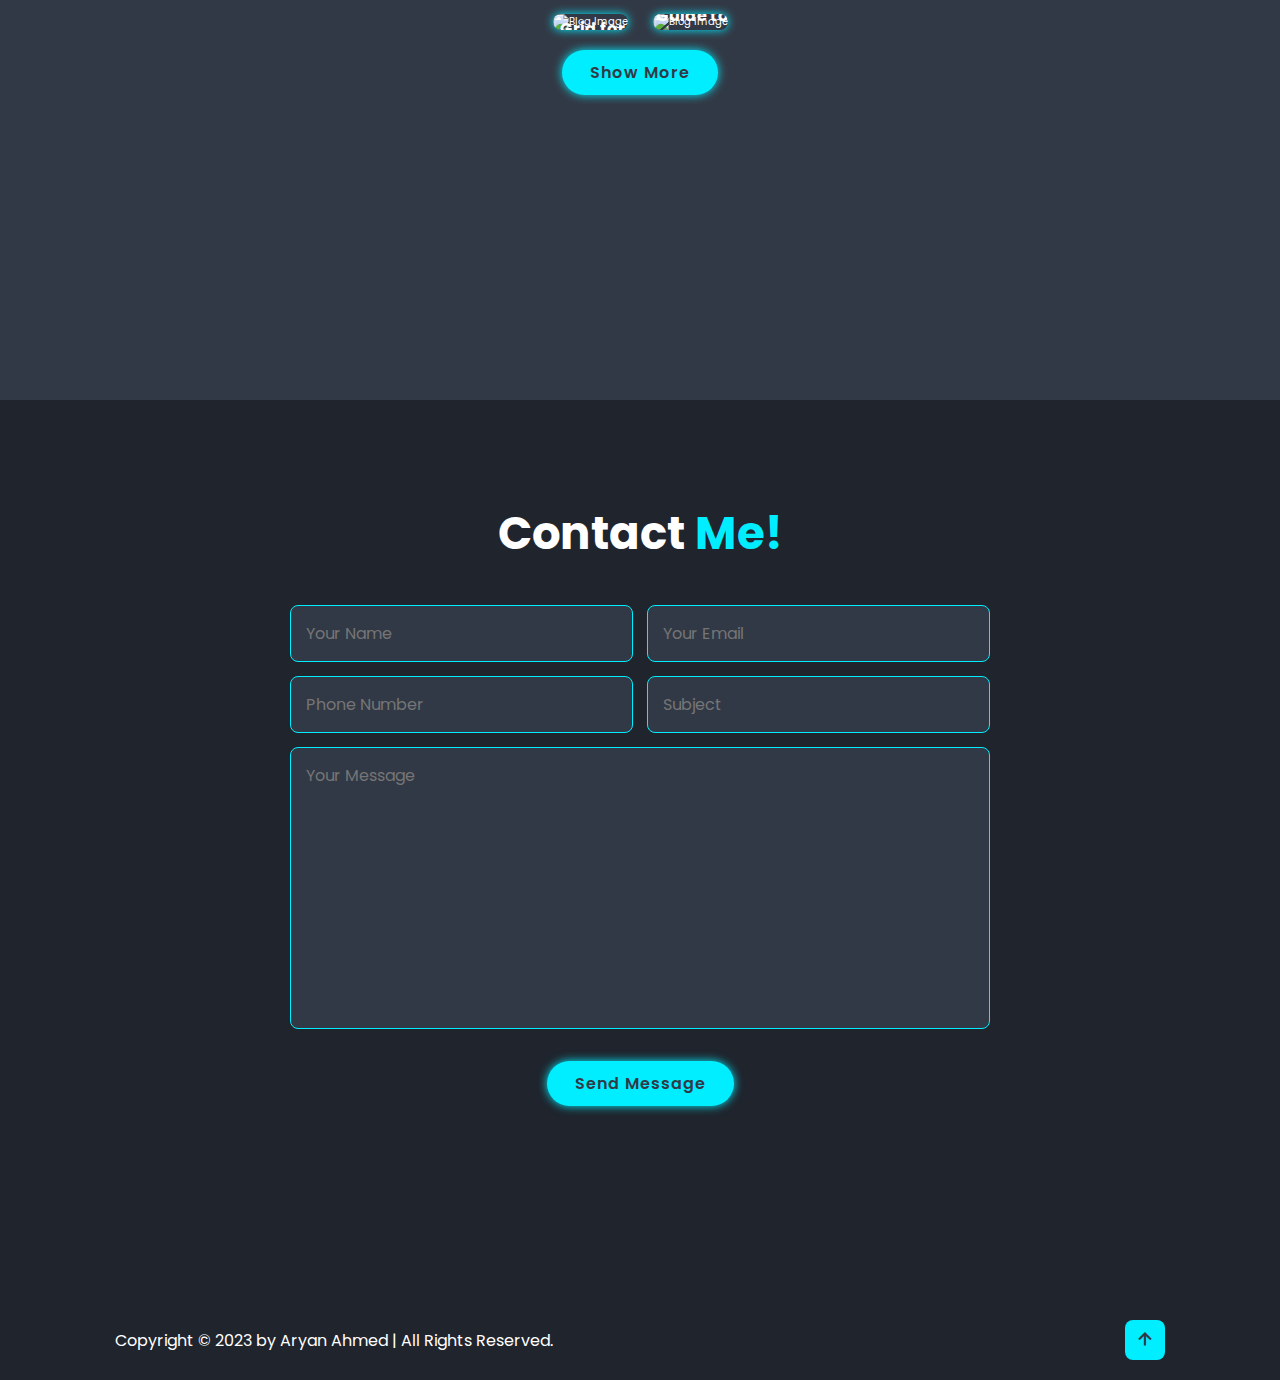
==== commit 494f1a39: "Add logo container" ====
--- a/index.html
+++ b/index.html
@@ -12,7 +12,10 @@
 </head>
 <body>
 	<header class="header">
-		<a href="#" class="logo">Aryan.</a>
+		<a href="#" class="logo">
+			<span>Aryan</span>
+			<span>Aryan</span>
+		</a>
 
 		<!-- Menu Icon -->
 		<i class="bx bx-menu" id="menu-icon"></i>
@@ -209,7 +212,7 @@
 				<img src="https://cdn.hashnode.com/res/hashnode/image/stock/unsplash/yGQmjh2uOTg/upload/e406ab8c1285a877ff49ecd3e236eab6.jpeg?w=1600&h=840&fit=crop&crop=entropy&auto=compress,format&format=webp" alt="Blog Image">
 				<div class="blog-layer">
 					<h4>A Comprehensive Guide to CSS Positions</h4>
-					<a href="https://aryancodes.hashnode.dev/a-comprehensive-guide-to-css-positions" target="_blank"><i class="bx bx-link-external"></i></a>
+					<a href="https://webdevgazette.hashnode.dev/a-comprehensive-guide-to-css-positions" target="_blank"><i class="bx bx-link-external"></i></a>
 				</div>
 			</div>
 
@@ -217,7 +220,7 @@
 				<img src="https://cdn.hashnode.com/res/hashnode/image/stock/unsplash/wUbNvDTsOIc/upload/2d5ab0d67320513192fac5630110f2b7.jpeg?w=1600&h=840&fit=crop&crop=entropy&auto=compress,format&format=webp" alt="Blog Image">
 				<div class="blog-layer">
 					<h4>Understanding the Difference Between "div" and "article" Elements in HTML</h4>
-					<a href="http://aryancodes.hashnode.dev/understanding-the-difference-between-div-and-article-elements-in-html-a-guide-for-web-developers" target="_blank"><i class="bx bx-link-external"></i></a>
+					<a href="https://webdevgazette.hashnode.dev/understanding-the-difference-between-div-and-article-elements-in-html-a-guide-for-web-developers" target="_blank"><i class="bx bx-link-external"></i></a>
 				</div>
 			</div>
 
@@ -225,7 +228,7 @@
 				<img src="https://cdn.hashnode.com/res/hashnode/image/stock/unsplash/6JVlSdgMacE/upload/8989dac7ed9a23c1cda22d098a86be2b.jpeg?w=1600&h=840&fit=crop&crop=entropy&auto=compress,format&format=webp" alt="Blog Image">
 				<div class="blog-layer">
 					<h4>Exploring Flexbox, Float, and Grid for Responsive Web Design</h4>
-					<a href="http://aryancodes.hashnode.dev/understanding-the-difference-between-div-and-article-elements-in-html-a-guide-for-web-developers" target="_blank"><i class="bx bx-link-external"></i></a>
+					<a href="https://webdevgazette.hashnode.dev/understanding-the-difference-between-div-and-article-elements-in-html-a-guide-for-web-developers" target="_blank"><i class="bx bx-link-external"></i></a>
 				</div>
 			</div>
 
@@ -233,7 +236,7 @@
 				<img src="https://cdn.hashnode.com/res/hashnode/image/stock/unsplash/4hbJ-eymZ1o/upload/cbb7835a6651d79ab7d1416d34d64025.jpeg?w=1600&h=840&fit=crop&crop=entropy&auto=compress,format&format=webp" alt="Blog Image">
 				<div class="blog-layer">
 					<h4>A Beginner's Guide to Making a Responsive Website</h4>
-					<a href="http://aryancodes.hashnode.dev/understanding-the-difference-between-div-and-article-elements-in-html-a-guide-for-web-developers" target="_blank"><i class="bx bx-link-external"></i></a>
+					<a href="https://webdevgazette.hashnode.dev/understanding-the-difference-between-div-and-article-elements-in-html-a-guide-for-web-developers" target="_blank"><i class="bx bx-link-external"></i></a>
 				</div>
 			</div>
 		</div>
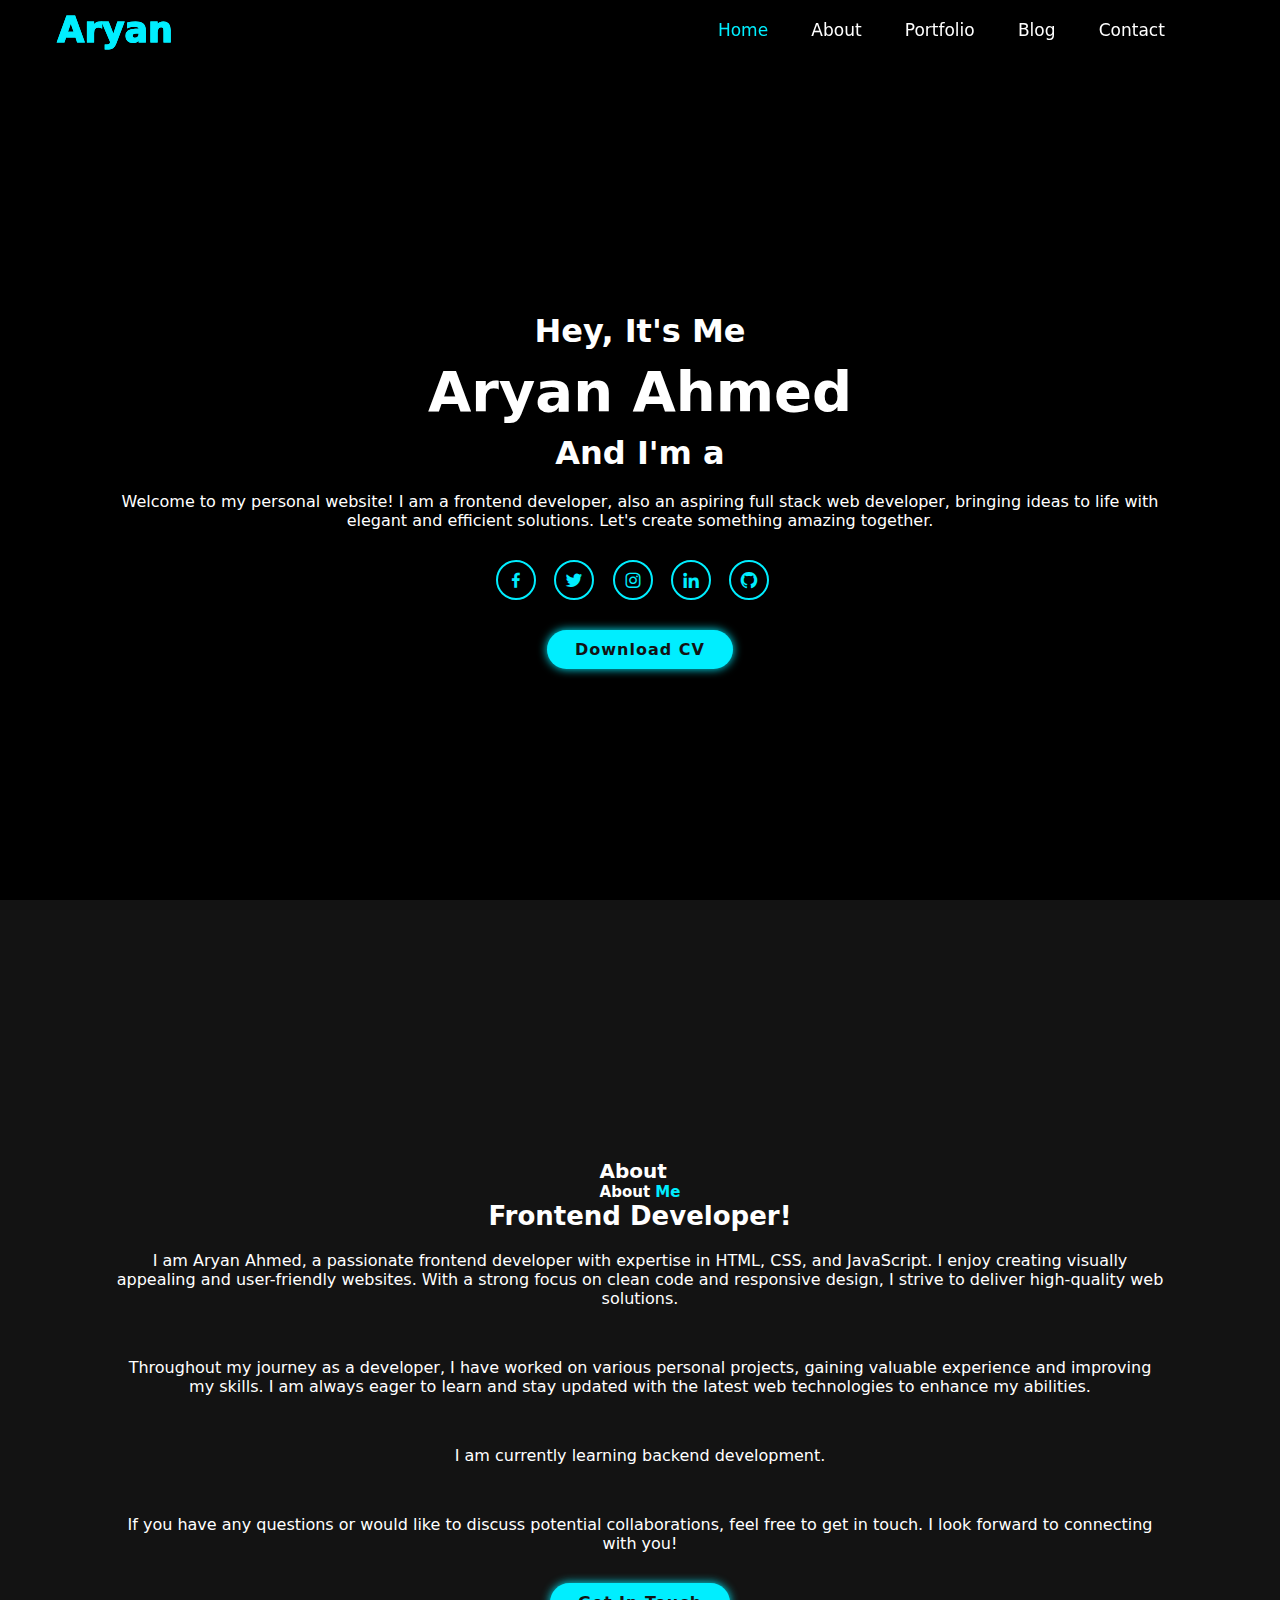
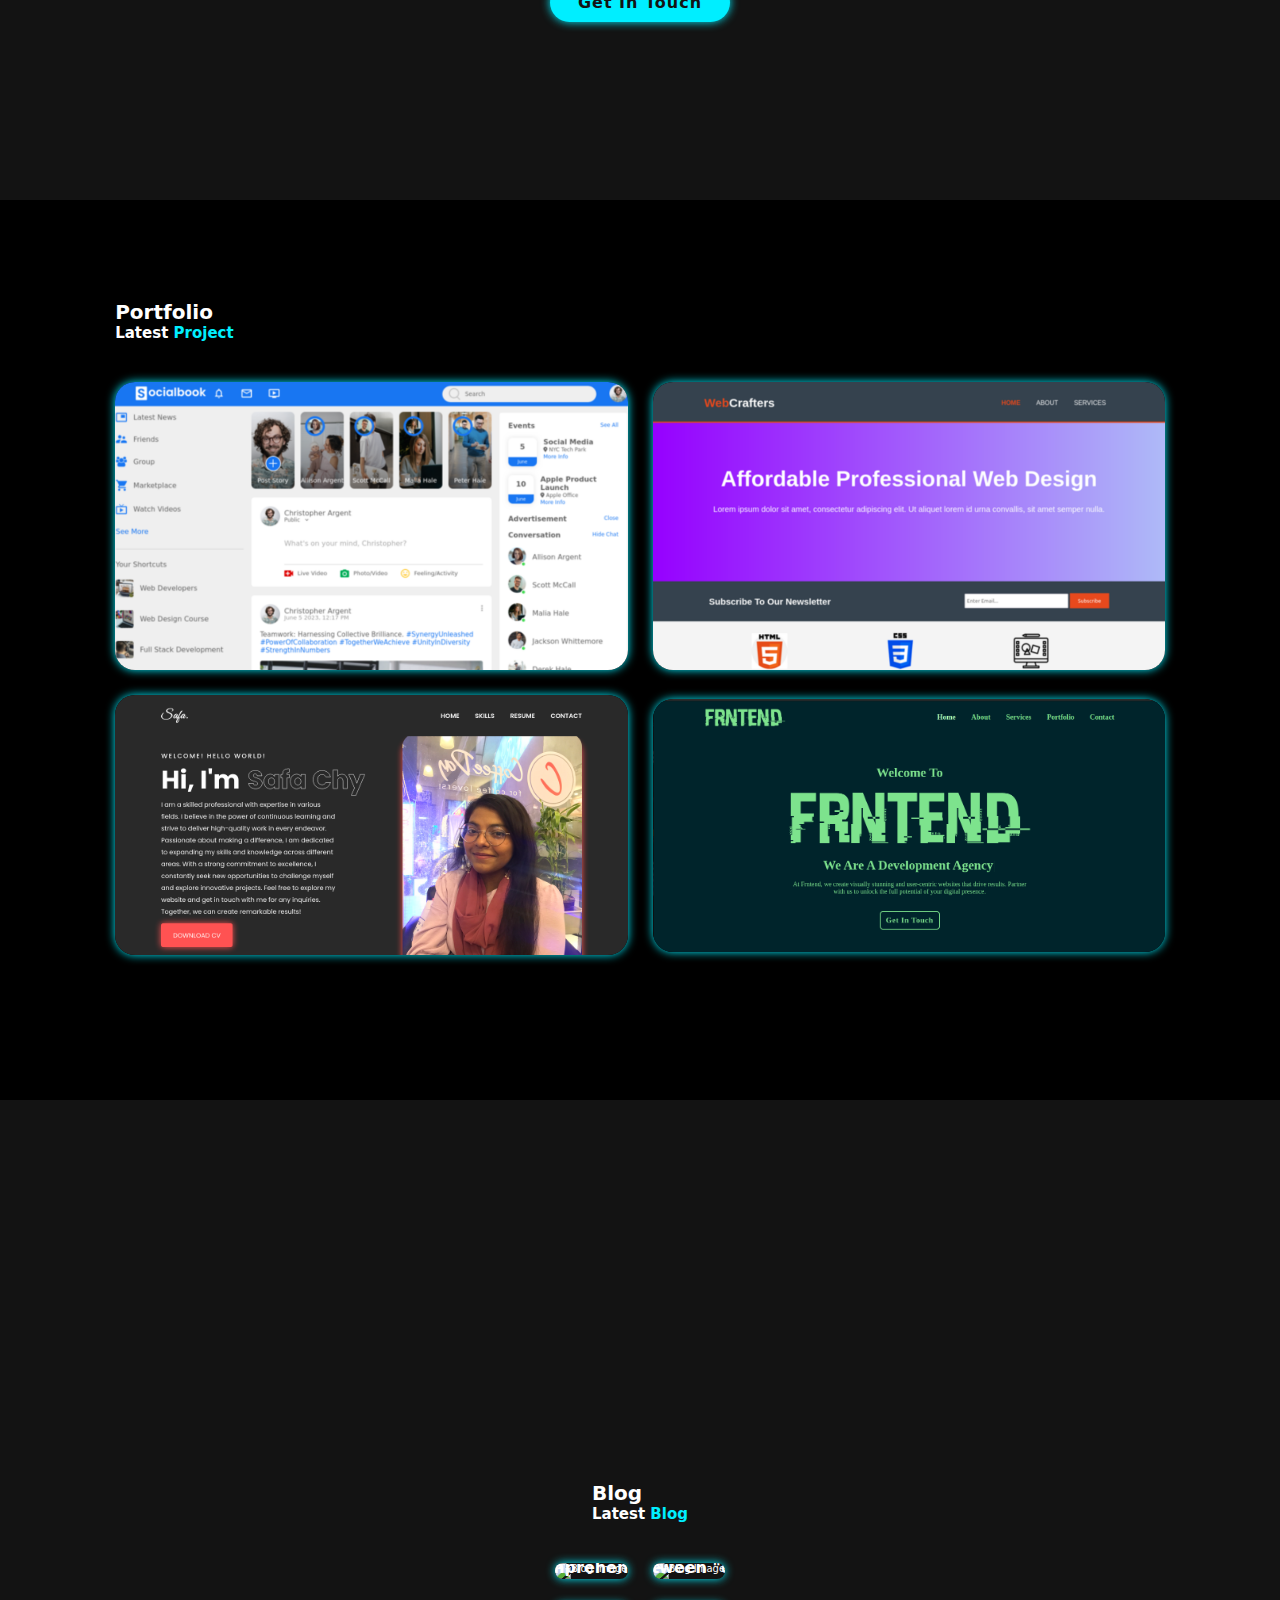
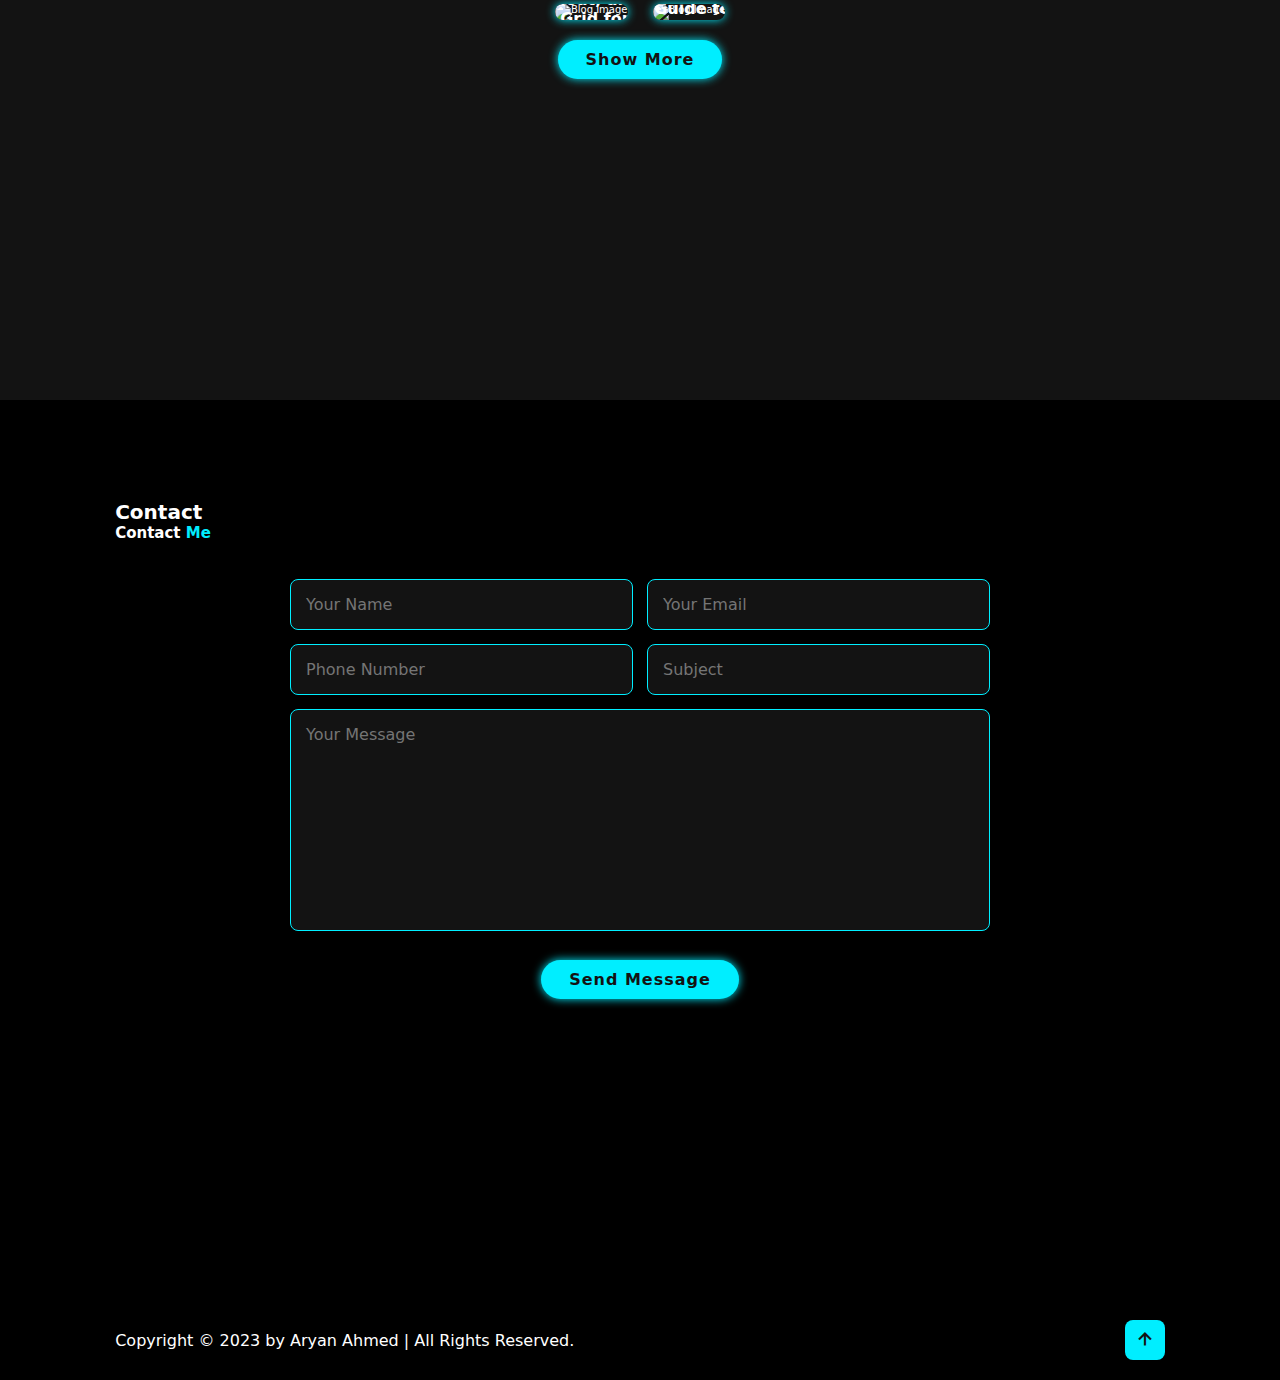
==== commit bdea2f2f: "Modify section heading" ====
--- a/index.html
+++ b/index.html
@@ -76,7 +76,14 @@
 		</div> -->
 
 		<div class="about-content">
-			<h2 class="heading">About <span>Me</span></h2>
+			
+			<!-- Headings -->
+			<div class="back-heading">
+				<h1 class="fade-heading">About</h1>
+				<div class="front-heading">
+					<h2 >About <span class="spantxt">Me</span></h2>
+				</div>
+			</div>
 			<h3>Frontend Developer!</h3>
 			<p>I am Aryan Ahmed, a passionate frontend developer with expertise in HTML, CSS, and JavaScript. I enjoy creating visually appealing and user-friendly websites. With a strong focus on clean code and responsive design, I strive to deliver high-quality web solutions.</p>
             <p>Throughout my journey as a developer, I have worked on various personal projects, gaining valuable experience and improving my skills. I am always eager to learn and stay updated with the latest web technologies to enhance my abilities.</p>
@@ -91,7 +98,7 @@
 
 	<!-- <section class="services" id="services">
 
-		<h2 class="heading">My <span>Services</span></h2>
+		<h2 >My <span>Services</span></h2>
 
 		<div class="services-container">
 
@@ -138,7 +145,13 @@
 	<!-- Portfolio Section -->
 	<section class="portfolio" id="portfolio">
 
-		<h2 class="heading">Latest <span>Project</span></h2>
+		<!-- Headings -->
+		<div class="back-heading">
+			<h1 class="fade-heading">Portfolio</h1>
+			<div class="front-heading">
+				<h2 >Latest <span class="spantxt">Project</span></h2>
+			</div>
+		</div>
 		
 		<div class="portfolio-container">
 
@@ -204,7 +217,12 @@
 
 	<section class="blog" id="blog">
 
-		<h2 class="heading">Latest <span>Blogs</span></h2>
+		<div class="back-heading">
+			<h1 class="fade-heading">Blog</h1>
+			<div class="front-heading">
+				<h2 >Latest <span class="spantxt">Blog</span></h2>
+			</div>
+		</div>
 
 		<div class="blog-container">
 
@@ -247,7 +265,13 @@
 
 	<!-- Contact Section -->
 	<section class="contact" id="contact">
-		<h2 class="heading">Contact <span>Me!</span></h2>
+
+		<div class="back-heading">
+			<h1 class="fade-heading">Contact</h1>
+			<div class="front-heading">
+				<h2 >Contact <span class="spantxt">Me</span></h2>
+			</div>
+		</div>
 
 		<form action="https://formsubmit.co/a4f41060cdf1d7128af026f45f86decd" method="post" class="contact-form">
 			<input type="hidden" name="_subject" value="New Email!">
--- a/style/styles.css
+++ b/style/styles.css
@@ -1,5 +1,5 @@
-@import url('https://fonts.googleapis.com/css2?family=Poppins:wght@300;400;500;600;700;800;900&display=swap');
-@import url('https://fonts.googleapis.com/css2?family=Great+Vibes&display=swap');
+/* @import url('https://fonts.googleapis.com/css2?family=Poppins:wght@300;400;500;600;700;800;900&display=swap');
+@import url('https://fonts.googleapis.com/css2?family=Great+Vibes&display=swap'); */
 
 /* Reset Default Settings */
 
@@ -10,12 +10,12 @@
 	text-decoration: none;
 	border: none;
 	scroll-behavior: smooth;
-	font-family: 'Poppins', sans-serif;
+	font-family:system-ui, -apple-system, BlinkMacSystemFont, 'Segoe UI', Roboto, Oxygen, Ubuntu, Cantarell, 'Open Sans', 'Helvetica Neue', sans-serif;
 }
 
 :root {
-	--bg-color: #1f242d;
-	--second-bg-color: #323946;
+	--bg-color: #000;
+	--second-bg-color: #131313;
 	--text-color: #fff;
 	--main-color: #0ef;
 }
@@ -44,19 +44,48 @@
 	justify-content: space-between;
 	align-items: center;
 	z-index: 100;
-	background: rgba(31, 36, 45, 0.9);
+	background: rgba(0, 0, 0, 0.9);
 }
 
 .header .sticky {
 	border-bottom: 0.1rem solid rgba(0, 0, 0, 0.2);
 }
 
-.logo {
-	font-family: 'Great Vibes', cursive;
+.logo span {
+	position: absolute;
 	font-size: 3.5rem;
 	color: var(--text-color);
 	font-weight: 600;
 	cursor: default;
+	transform: translate(-50%, -50%);
+}
+
+.logo span:nth-child(1){
+	color: transparent;
+	-webkit-text-stroke: 1px var(--main-color);
+}
+
+.logo span:nth-child(2){
+	color: var(--main-color);
+	-webkit-text-stroke: 1px var(--main-color);
+	animation: animate 3s ease-in-out infinite;
+}
+
+@keyframes animate {
+	0%{
+		clip-path: polygon(0% 45%, 15% 44%, 32% 50%,
+		54% 60%, 70% 61%, 84% 59%, 100% 52%, 100% 100%, 0% 100%);
+	}
+
+	50%{
+		clip-path: polygon(0% 60%, 16% 65%, 34% 66%,
+		51% 62%, 67% 50%, 84% 45%, 100% 46%, 100% 100%, 0% 100%);
+	}
+
+	100%{
+		clip-path: polygon(0% 45%, 15% 44%, 32% 50%,
+		54% 60%, 70% 61%, 84% 59%, 100% 52%, 100% 100%, 0% 100%);
+	}
 }
 
 .navbar a {
@@ -95,6 +124,13 @@
 
 .home {
 	display: flex;
+	justify-content: center;
+	align-items: center;
+}
+
+.home-content {
+	display: flex;
+	flex-direction: column;
 	justify-content: center;
 	align-items: center;
 }
@@ -145,6 +181,7 @@
 
 .home-content p {
 	font-size: 1.6rem;
+	text-align: center;
 }
 
 .social-media a{
@@ -201,9 +238,17 @@
 	background: var(--second-bg-color);
 }
 
+.about-content {
+	display: flex;
+	flex-direction: column;
+	justify-content: center;
+	align-items: center;
+}
+
 .heading {
 	text-align: center;
 	font-size: 4.5rem;
+	text-transform: uppercase;
 }
 
 .about-content h2 {
@@ -218,6 +263,7 @@
 .about-content p {
 	font-size: 1.6rem;
 	margin: 2rem 0 3rem;
+	text-align: center;
 }
 
 /* Services 
@@ -550,6 +596,11 @@
 }
 
 @media (max-width: 768px) {
+
+	.logo {
+		display: block;
+		margin: auto;
+	}
 	
 	#menu-icon {
 		display: block;
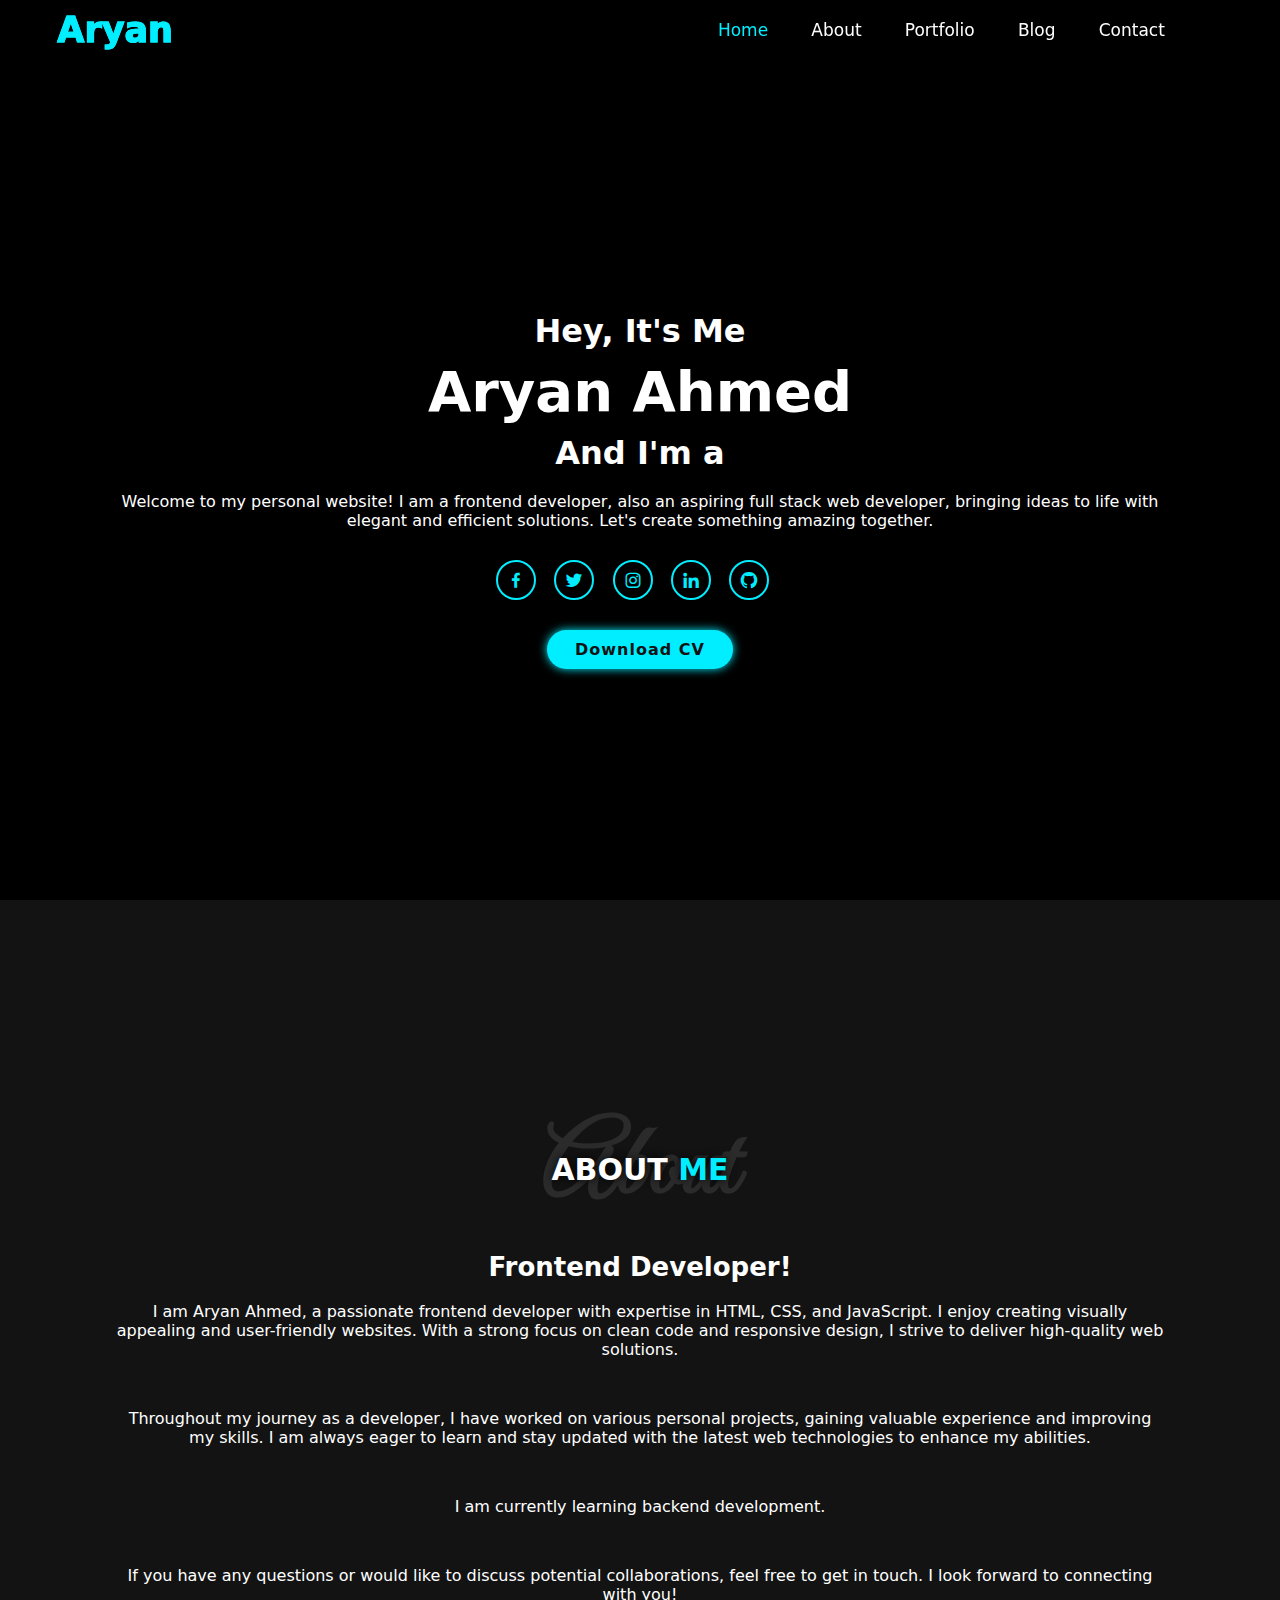
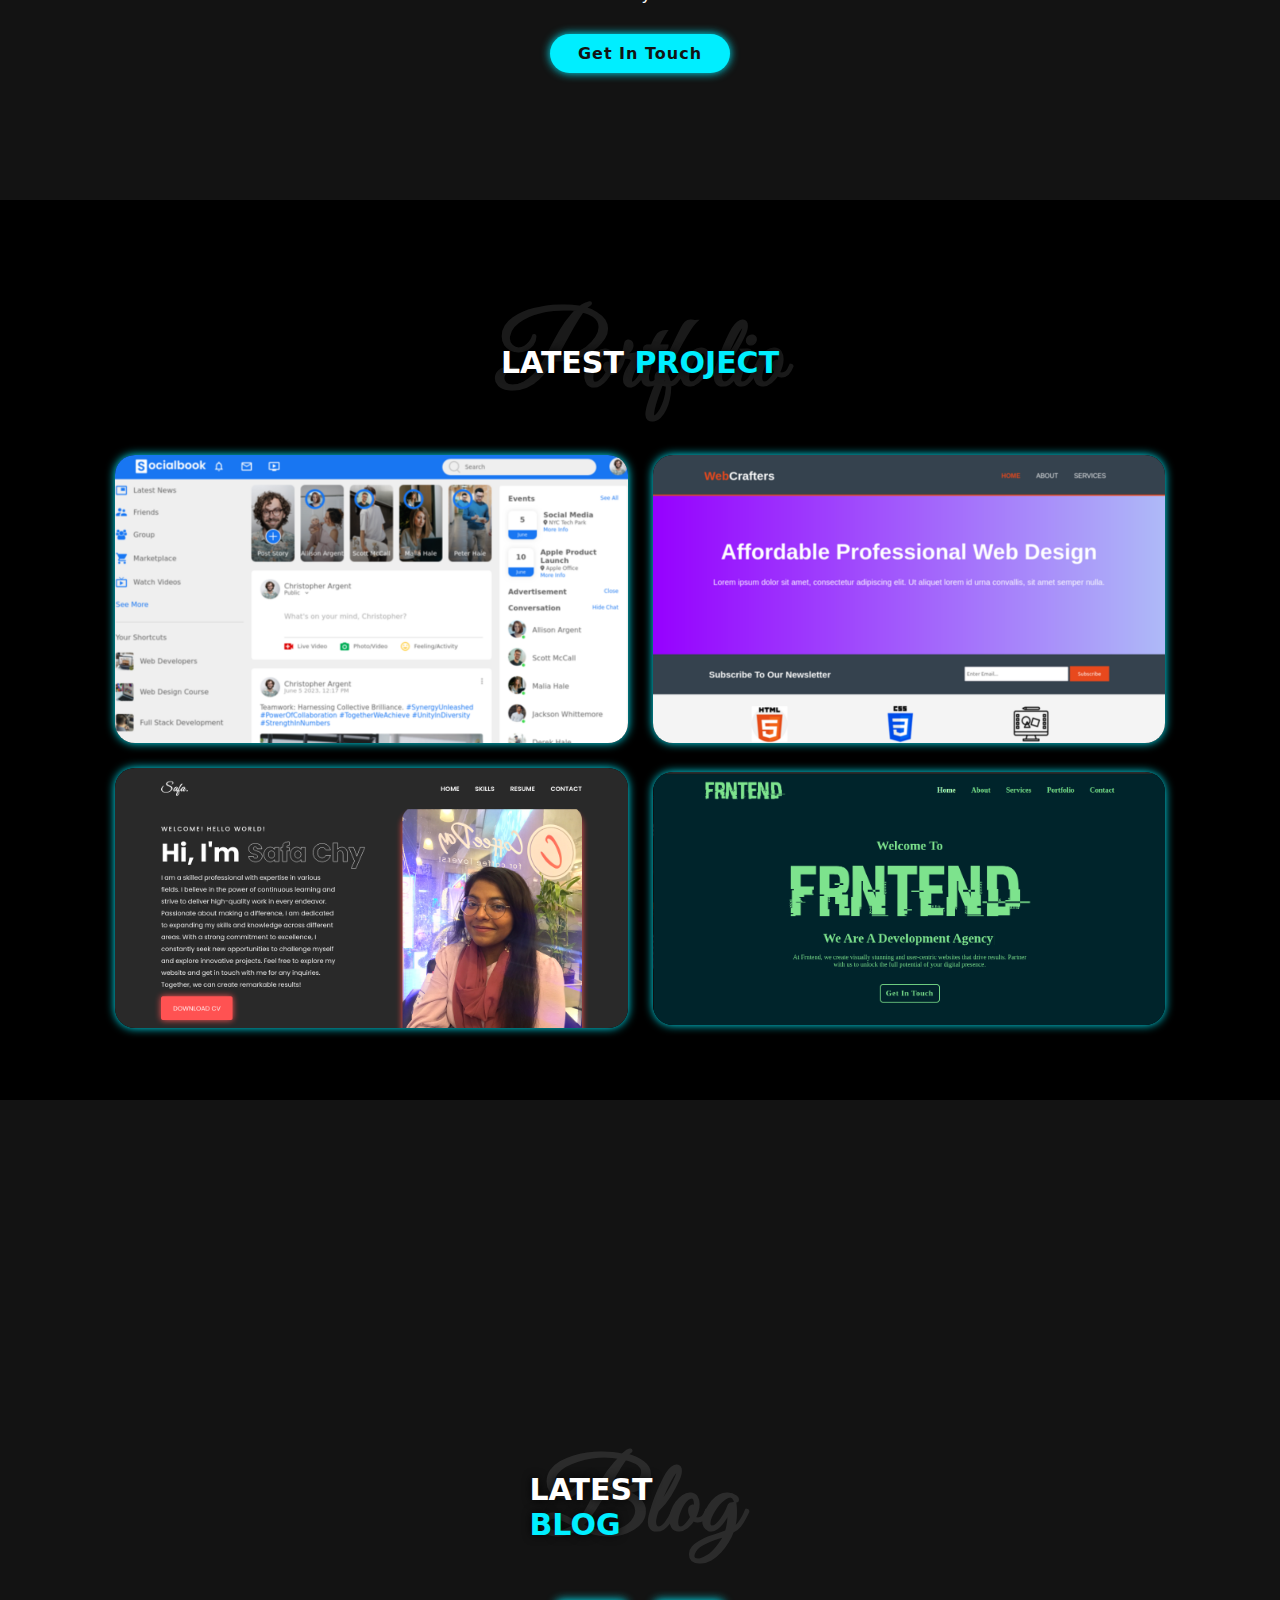
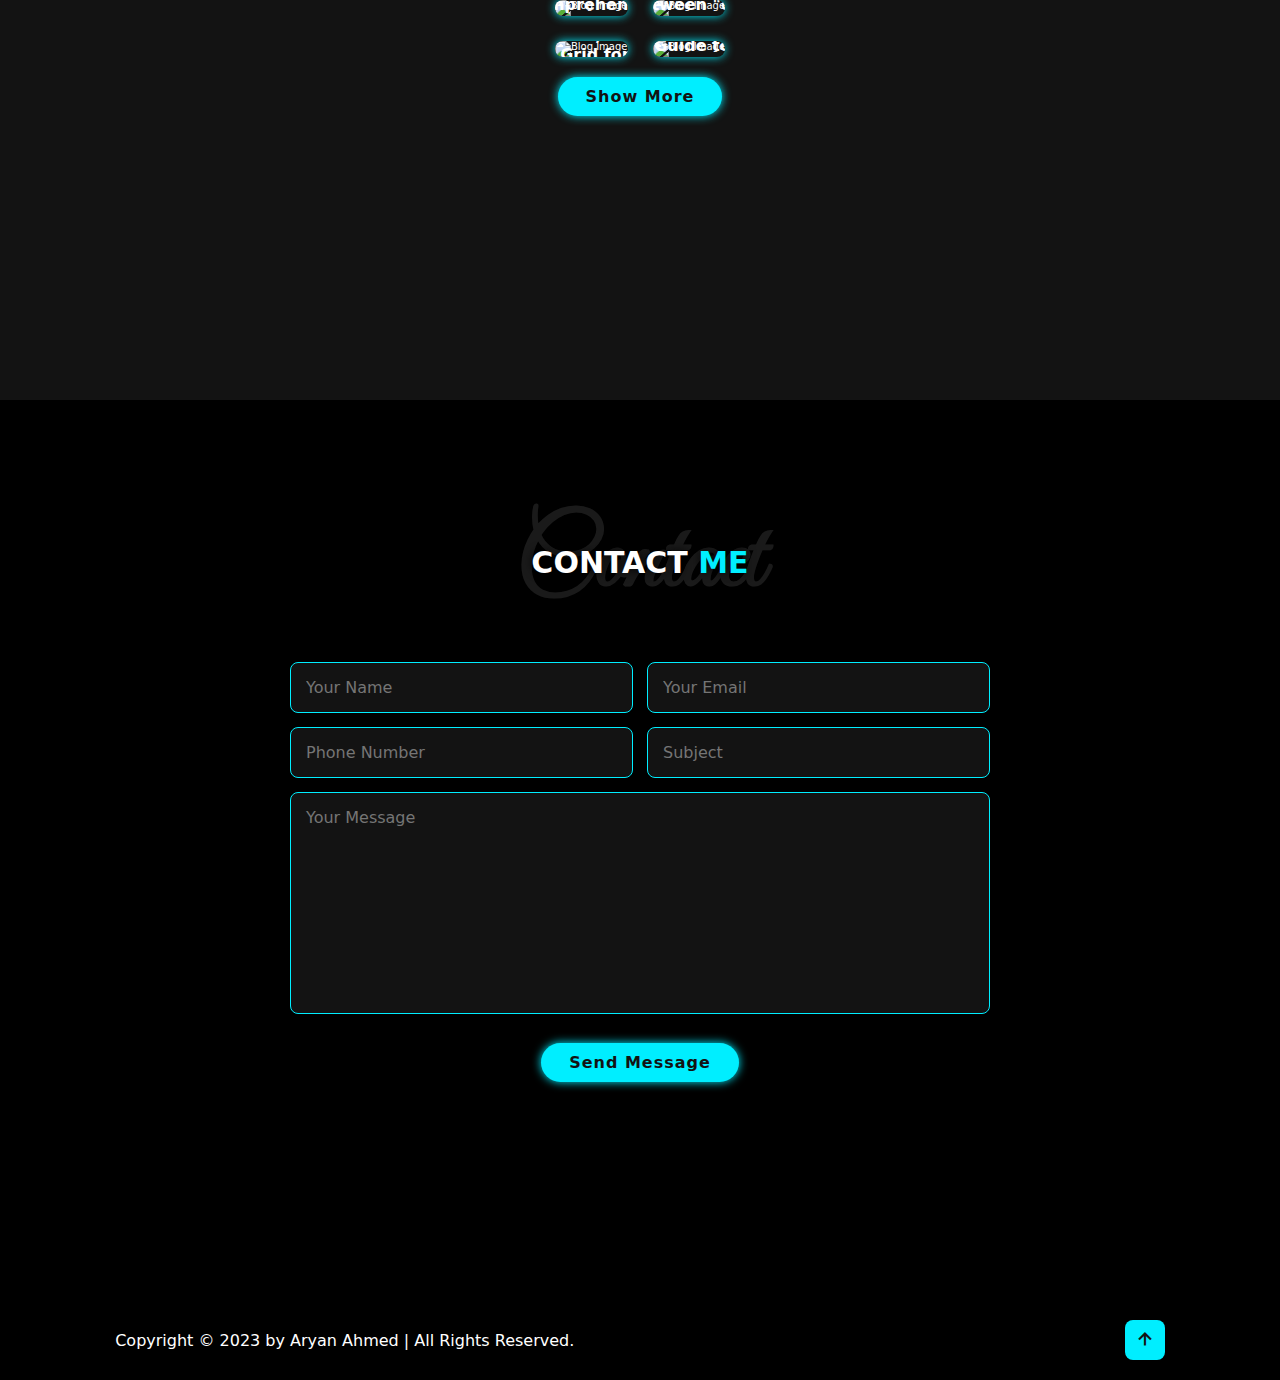
==== commit cdcd4367: "Add comment" ====
--- a/index.html
+++ b/index.html
@@ -84,11 +84,15 @@
 					<h2 >About <span class="spantxt">Me</span></h2>
 				</div>
 			</div>
+
 			<h3>Frontend Developer!</h3>
+
 			<p>I am Aryan Ahmed, a passionate frontend developer with expertise in HTML, CSS, and JavaScript. I enjoy creating visually appealing and user-friendly websites. With a strong focus on clean code and responsive design, I strive to deliver high-quality web solutions.</p>
             <p>Throughout my journey as a developer, I have worked on various personal projects, gaining valuable experience and improving my skills. I am always eager to learn and stay updated with the latest web technologies to enhance my abilities.</p>
             <p>I am currently learning backend development.</p>
             <p>If you have any questions or would like to discuss potential collaborations, feel free to get in touch. I look forward to connecting with you!</p>
+			
+			<!-- Contact Button -->
 			<a href="mailto:aryanahmed11@outlook.com" class="btn">Get In Touch</a>
 		</div>
 
--- a/style/styles.css
+++ b/style/styles.css
@@ -1,5 +1,5 @@
-/* @import url('https://fonts.googleapis.com/css2?family=Poppins:wght@300;400;500;600;700;800;900&display=swap');
-@import url('https://fonts.googleapis.com/css2?family=Great+Vibes&display=swap'); */
+/* @import url('https://fonts.googleapis.com/css2?family=Poppins:wght@300;400;500;600;700;800;900&display=swap');*/
+@import url('https://fonts.googleapis.com/css2?family=Great+Vibes&display=swap'); 
 
 /* Reset Default Settings */
 
@@ -30,6 +30,30 @@
 body {
 	background: var(--bg-color);
 	color: var(--text-color);
+}
+
+.back-heading {
+    display: flex;
+    justify-content: center;
+    align-items: center;
+    padding: 0 10px  10px 10px;
+    position: relative;
+    margin-bottom: 20px;
+}
+
+.back-heading .fade-heading {
+    opacity: 0.1;
+    font-size: 10rem;
+    position: relative;
+    text-transform: capitalize;
+	font-family: 'Great Vibes', cursive;
+}
+
+.front-heading {
+    position: absolute;
+    font-size: 2rem;
+    text-shadow: 0 0 1rem black;
+    text-transform: uppercase;
 }
 
 /* Header */
@@ -245,16 +269,6 @@
 	align-items: center;
 }
 
-.heading {
-	text-align: center;
-	font-size: 4.5rem;
-	text-transform: uppercase;
-}
-
-.about-content h2 {
-	text-align: left;
-	line-height: 1.2;
-}
 
 .about-content h3 {
 	font-size: 2.6rem;
@@ -265,6 +279,11 @@
 	margin: 2rem 0 3rem;
 	text-align: center;
 }
+
+.about .back-heading {
+    margin-bottom: 10px;
+}
+
 
 /* Services 
 
@@ -315,10 +334,6 @@
 	background: var(--bg-color);
 }
 
-.portfolio h2 {
-	margin-bottom: 4rem;
-}
-
 .portfolio-container {
 	display: grid;
 	grid-template-columns: repeat(2, 1fr);
@@ -403,9 +418,7 @@
 	background: var(--second-bg-color);
 }
 
-.blog h2 {
-	margin-bottom: 4rem;
-}
+
 
 .blog-container {
 	display: grid;
@@ -485,9 +498,6 @@
 	background: var(--bg-color);
 }
 
-.contact h2 {
-	margin-bottom: 3rem;
-}
 
 .contact form {
 	max-width: 70rem;
@@ -653,9 +663,6 @@
 		margin-bottom: 3rem;
 	}
 
-	.portfolio h2, .blog h2 {
-		margin-bottom: 3rem;
-	}
 
 	/* UNCOMMENT WHEN PROJECT MORE THAN 6 */
 
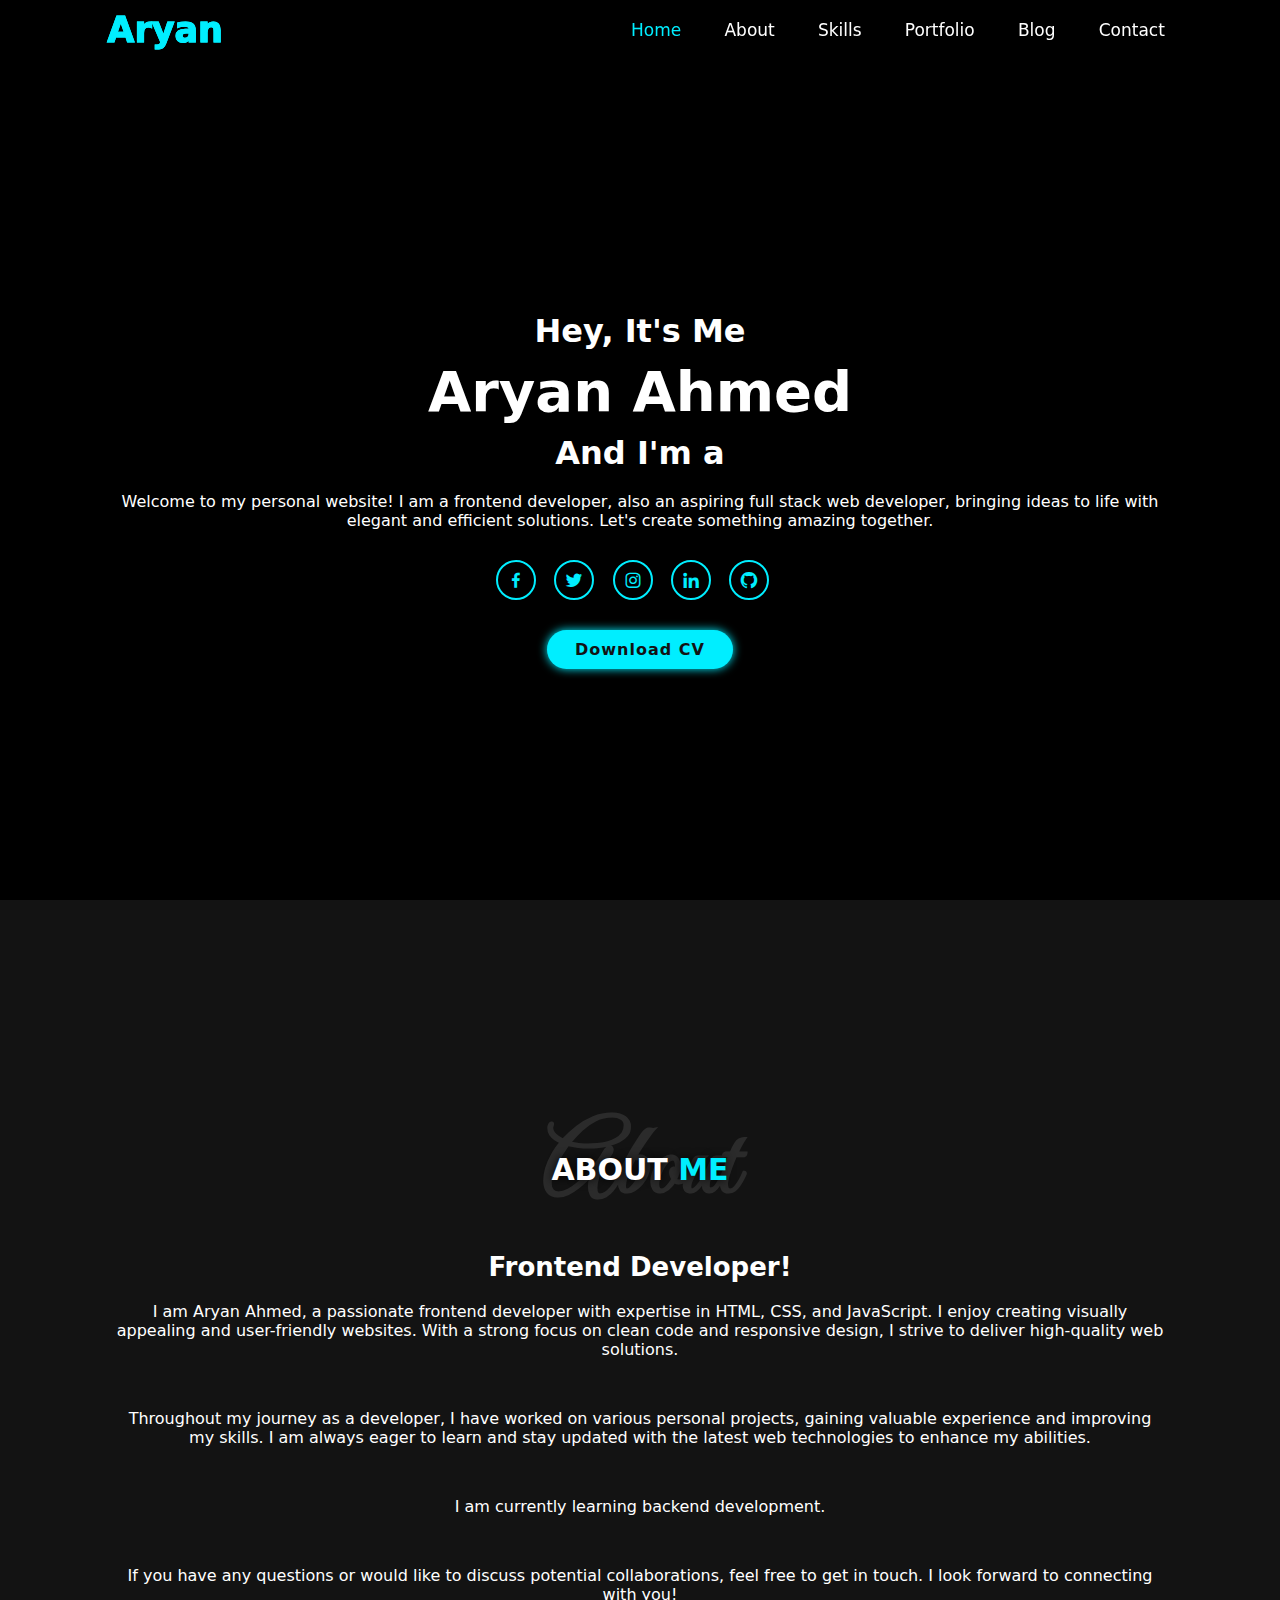
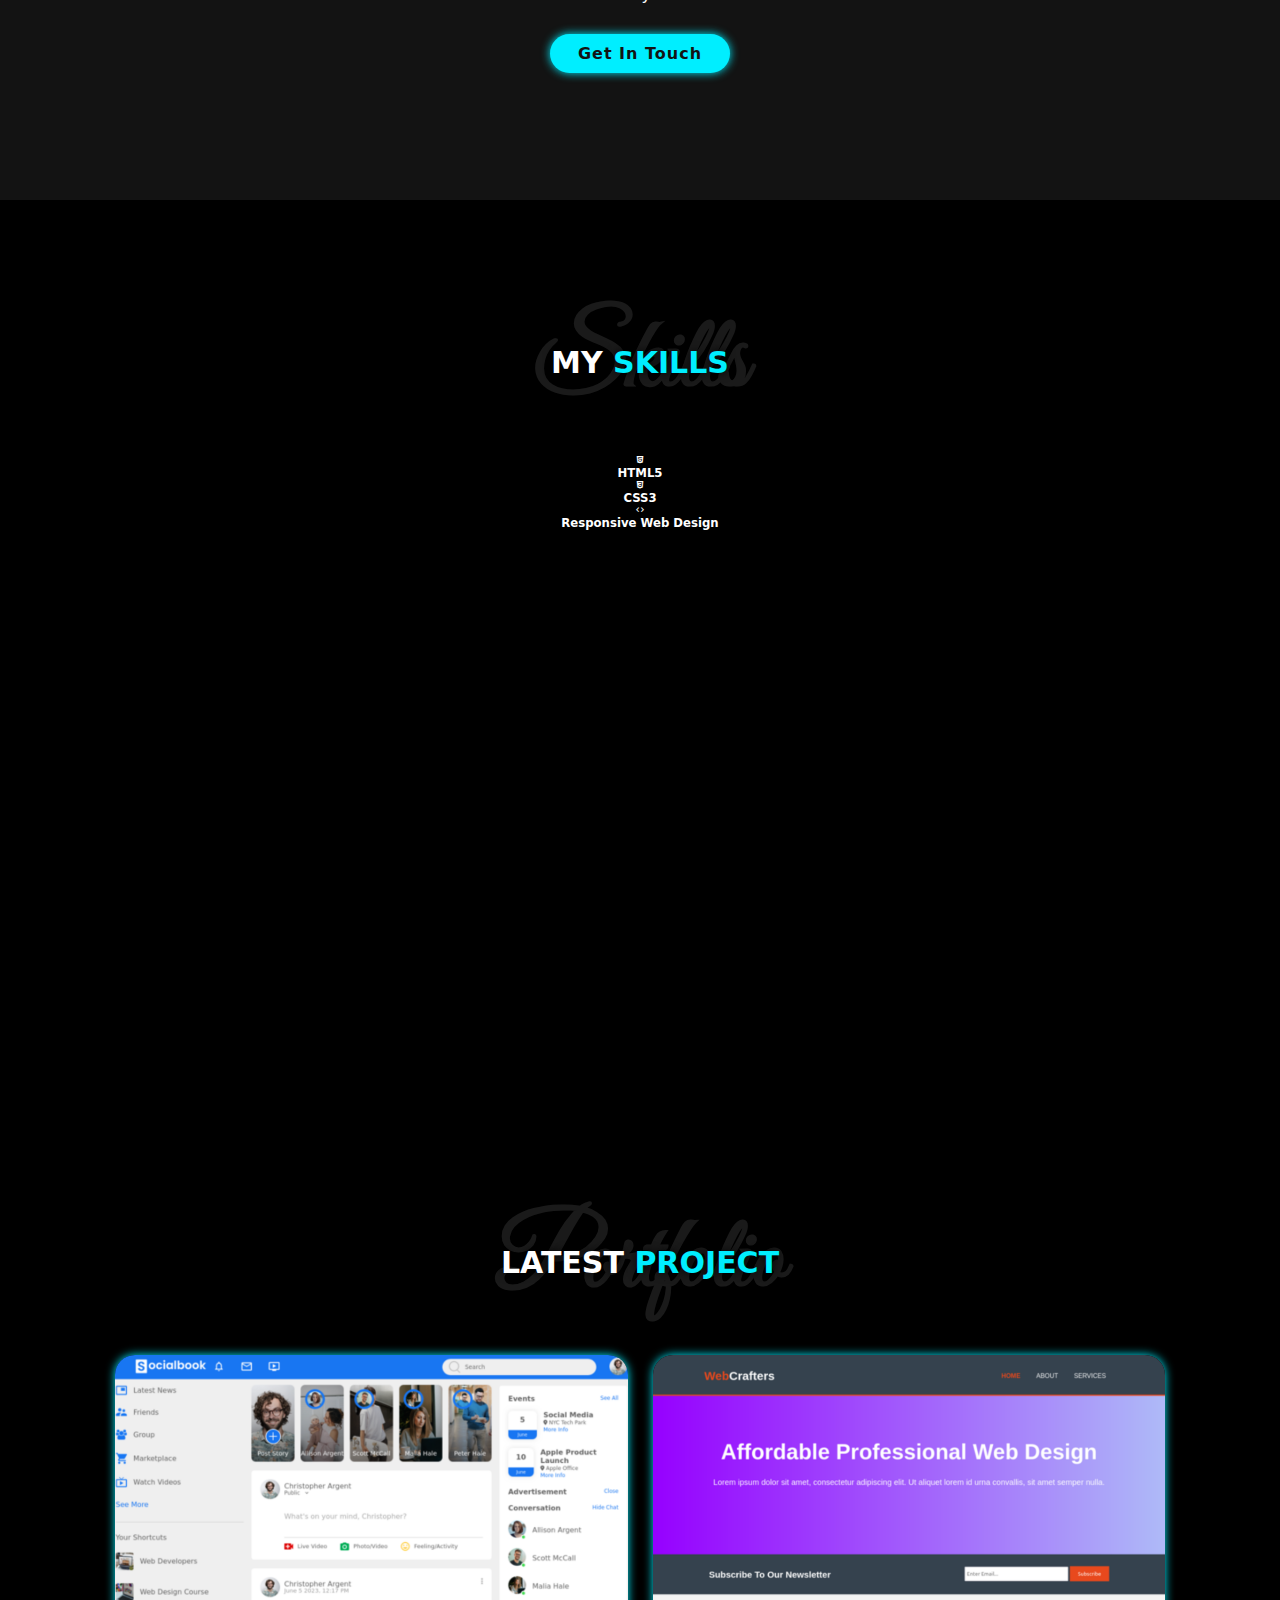
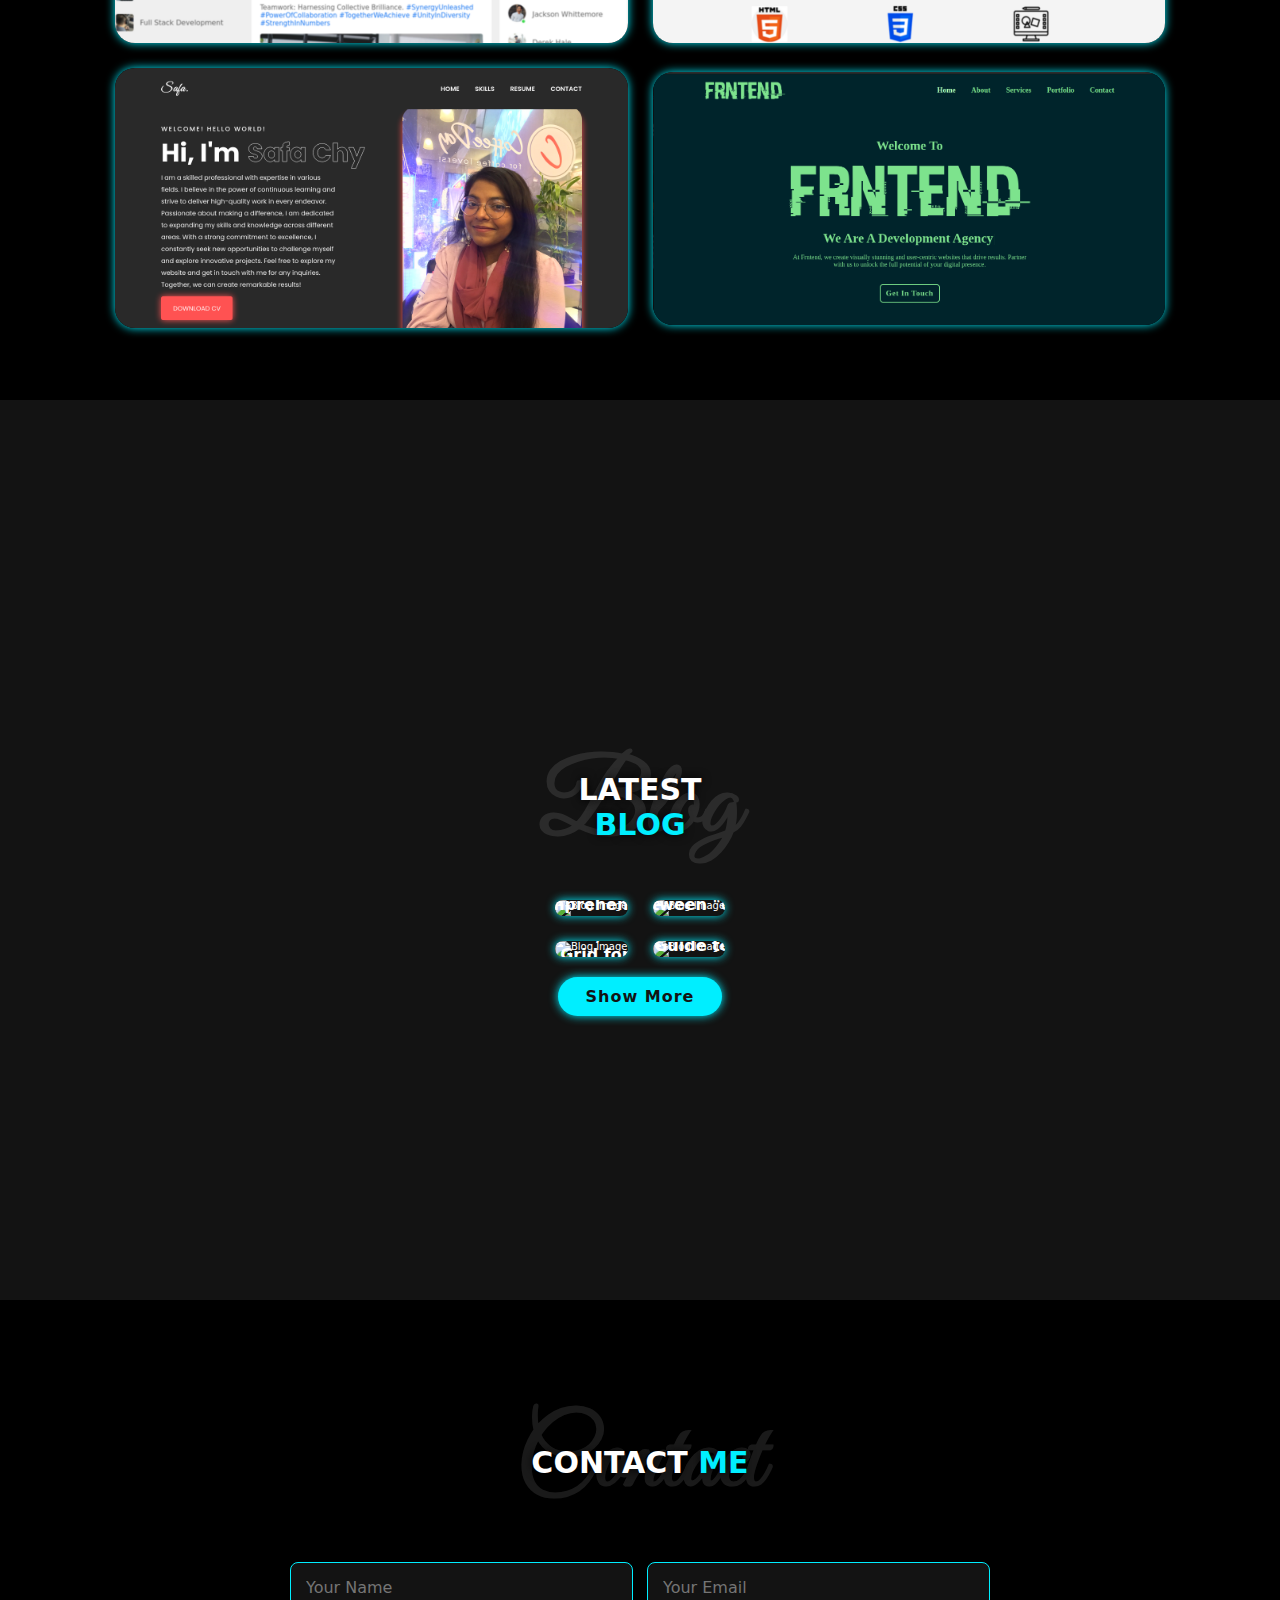
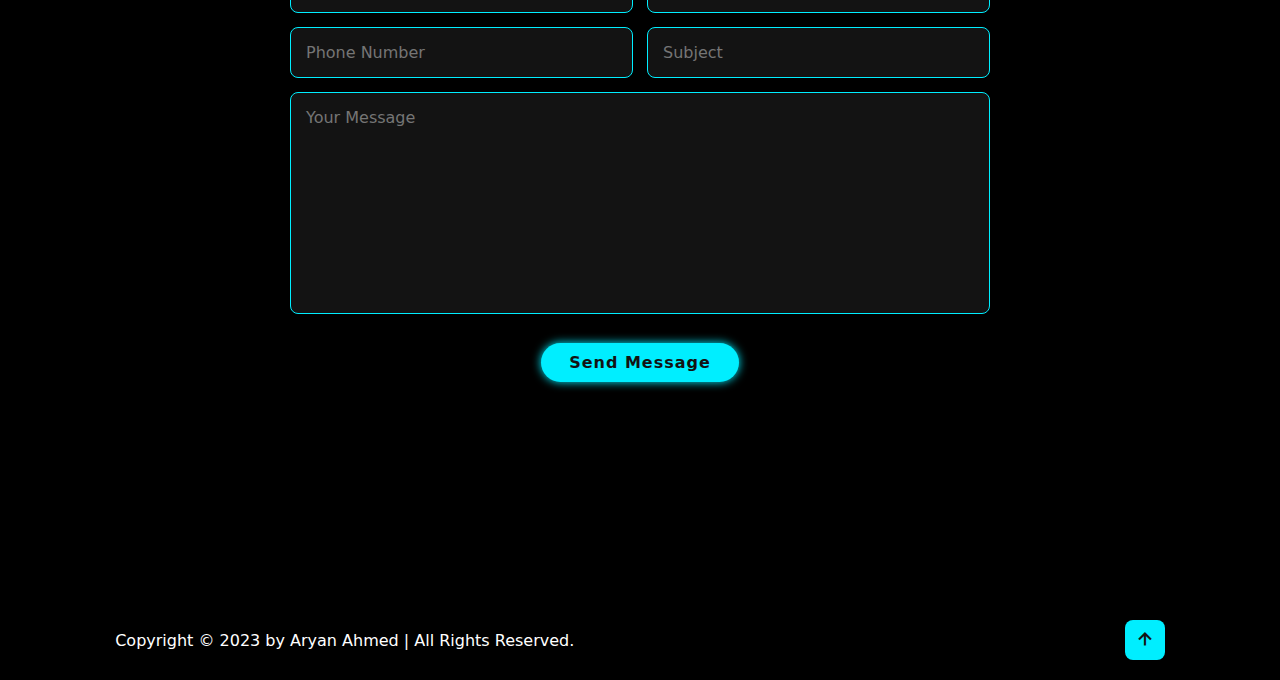
==== commit a1c4b86b: "add:   skill section" ====
--- a/index.html
+++ b/index.html
@@ -24,7 +24,7 @@
 		<nav class="navbar">
 			<a href="#home" class="active">Home</a>
 			<a href="#about">About</a>
-			<!-- <a href="#services">Services</a> -->
+			<a href="#skills">Skills</a>
 			<a href="#portfolio">Portfolio</a>
 			<a href="#blog">Blog</a>
 			<a href="#contact">Contact</a>
@@ -100,51 +100,38 @@
 
 	<!-- Services Section -->
 
-	<!-- <section class="services" id="services">
-
-		<h2 >My <span>Services</span></h2>
-
-		<div class="services-container">
-
-			<div class="service-card">
+	<section class="skills" id="skills">
+
+		<!-- Headings  -->
+		<div class="back-heading">
+			<h1 class="fade-heading">Skills</h1>
+			<div class="front-heading">
+				<h2 >My <span class="spantxt">Skills</span></h2>
+			</div>
+		</div>
+
+		<div class="skill-container">
+
+			<div class="skill-card">
+				<i class="bx bxl-html5"></i>
+                <h3>HTML5</h3>
+                <div class="bar" id="bar1"></div>
+            </div>
+
+            <div class="skill-card">
+				<i class="bx bxl-css3"></i>
+                <h3>CSS3</h3>
+                <div class="bar" id="bar2"></div>
+            </div>
+
+			<div class="skill-card">
 				<i class="bx bx-code"></i>
-                <h3>Web Development</h3>
-                <p>
-					Welcome to my web development services! 
-					I specialize in creating stunning and functional websites tailored to your needs. 
-					From front-end to back-end development, I have got you covered.
-				</p>
+                <h3>Responsive Web Design</h3>
+				<div class="bar" id="bar3"></div>
             </div>
-
-           comment </*!-- <div class="service-card">
-				<i class="bx bx-paint"></i>
-                <h3>UI/UX Design</h3>
-                <p>
-					Experience the art of user-centric design with my UI/UX services. 
-					I craft intuitive and visually appealing interfaces that enhance user satisfaction and drive engagement.
-				</p>
-            </div>  --*/> comment
-
-            <div class="service-card">
-				<i class="bx bx-mobile-alt"></i>
-                <h3>Responsive Design</h3>
-                <p>
-					Ensure your website looks fantastic on all devices with my responsive design expertise. 
-					I create flexible and adaptive layouts that adapt seamlessly to various screen sizes and resolutions.
-				</p>
-            </div>
-
-			<div class="service-card">
-				<i class="bx bx-bar-chart-alt"></i>
-                <h3>Digital Marketing</h3>
-                <p>
-					Unlock the potential of your online presence with my digital marketing solutions. 
-					I employ effective strategies to boost your brand visibility, reach the target audience, and drive conversions.
-				</p>
-            </div>
-		</div>
-
-	</section> -->
+		</div>
+
+	</section>
 
 	<!-- Portfolio Section -->
 	<section class="portfolio" id="portfolio">
--- a/style/styles.css
+++ b/style/styles.css
@@ -30,6 +30,8 @@
 body {
 	background: var(--bg-color);
 	color: var(--text-color);
+	text-align: center;
+	overflow-x: hidden;
 }
 
 .back-heading {
@@ -73,6 +75,10 @@
 
 .header .sticky {
 	border-bottom: 0.1rem solid rgba(0, 0, 0, 0.2);
+}
+
+.logo {
+	margin-left: 50px;
 }
 
 .logo span {
@@ -609,7 +615,7 @@
 
 	.logo {
 		display: block;
-		margin: auto;
+
 	}
 	
 	#menu-icon {
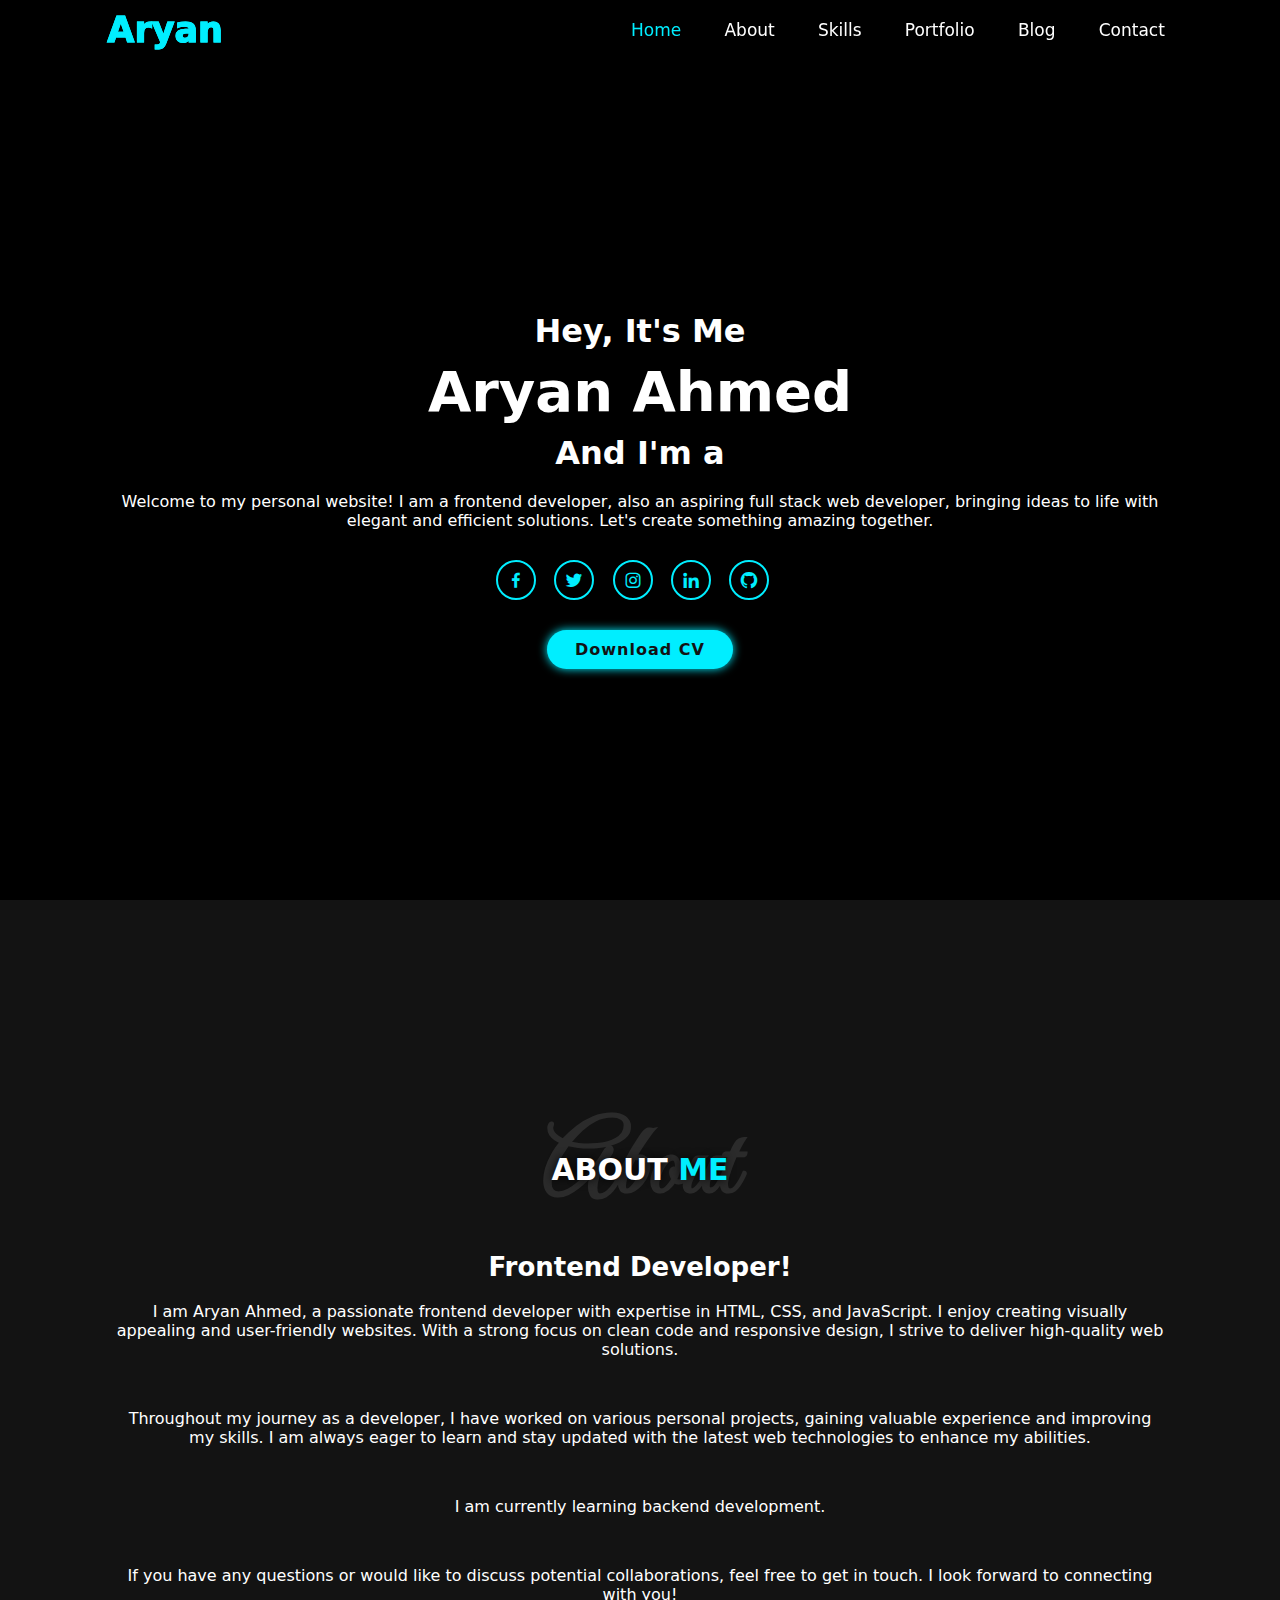
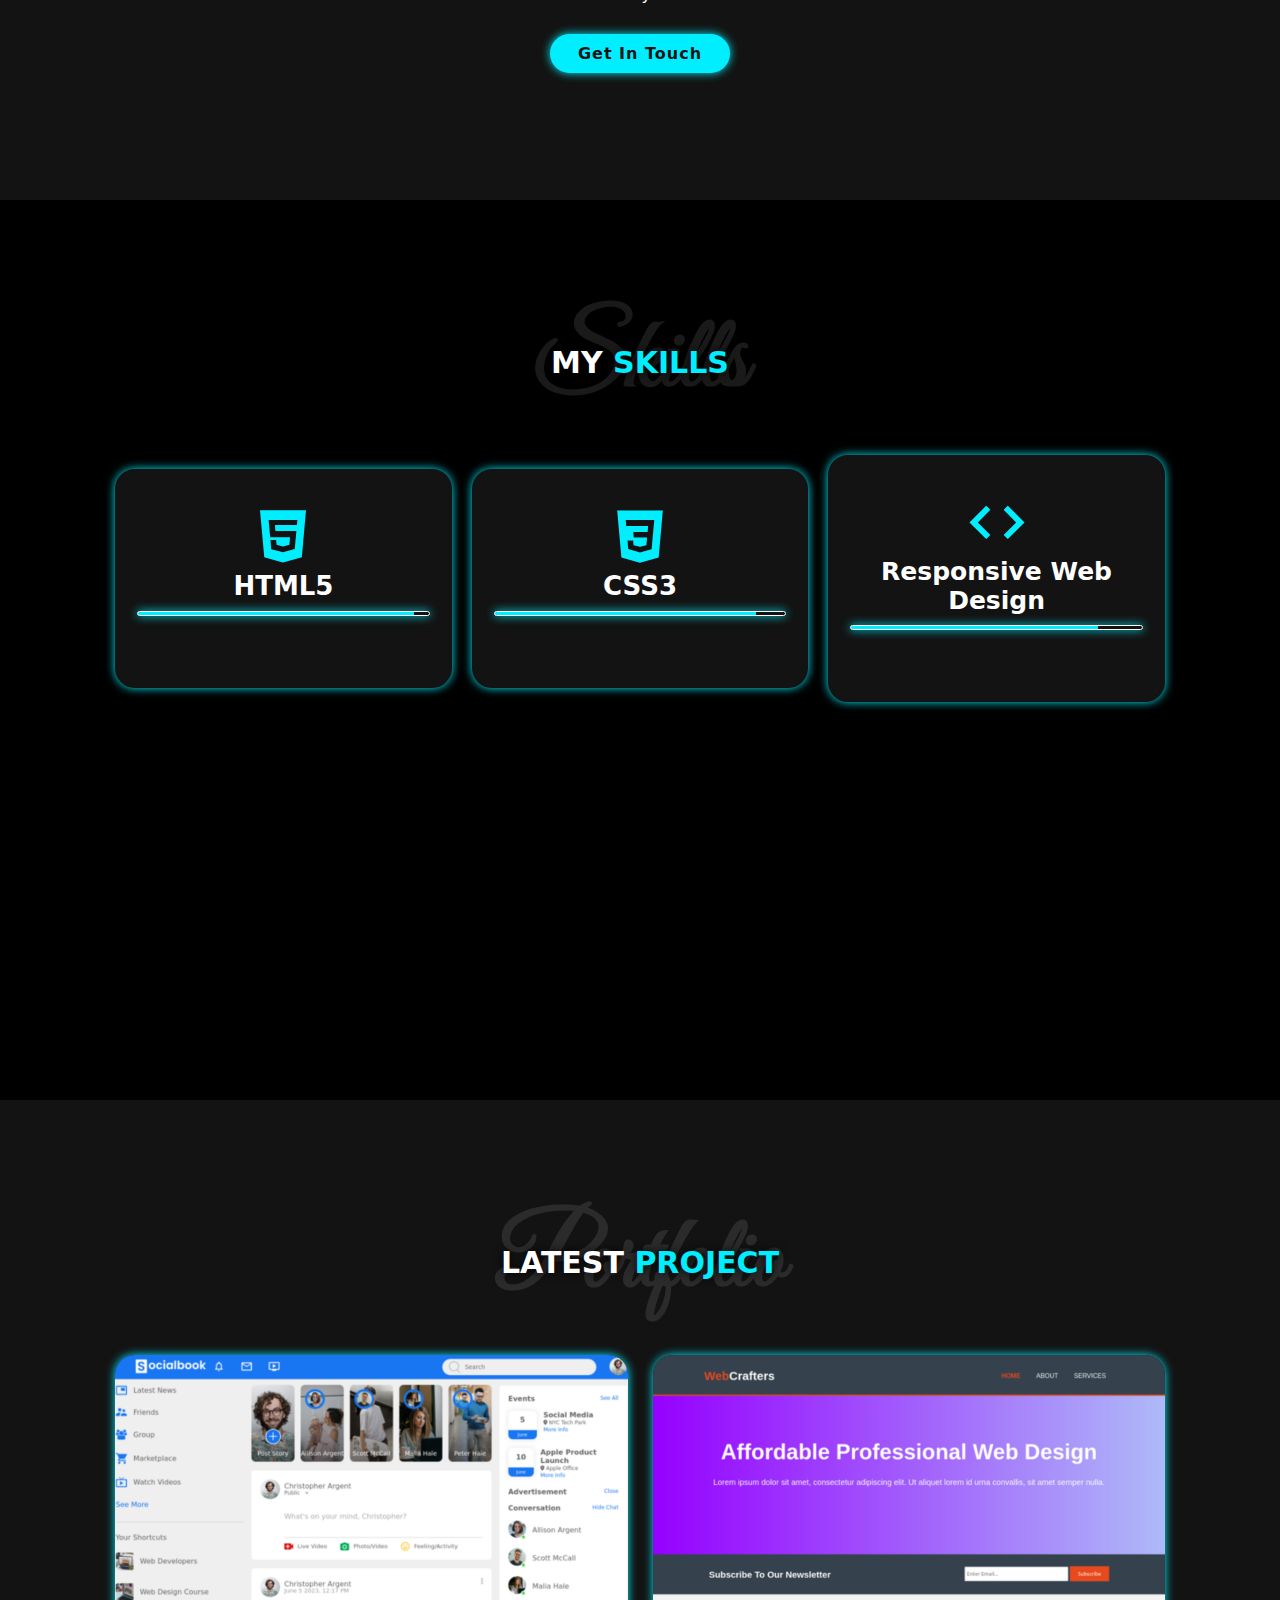
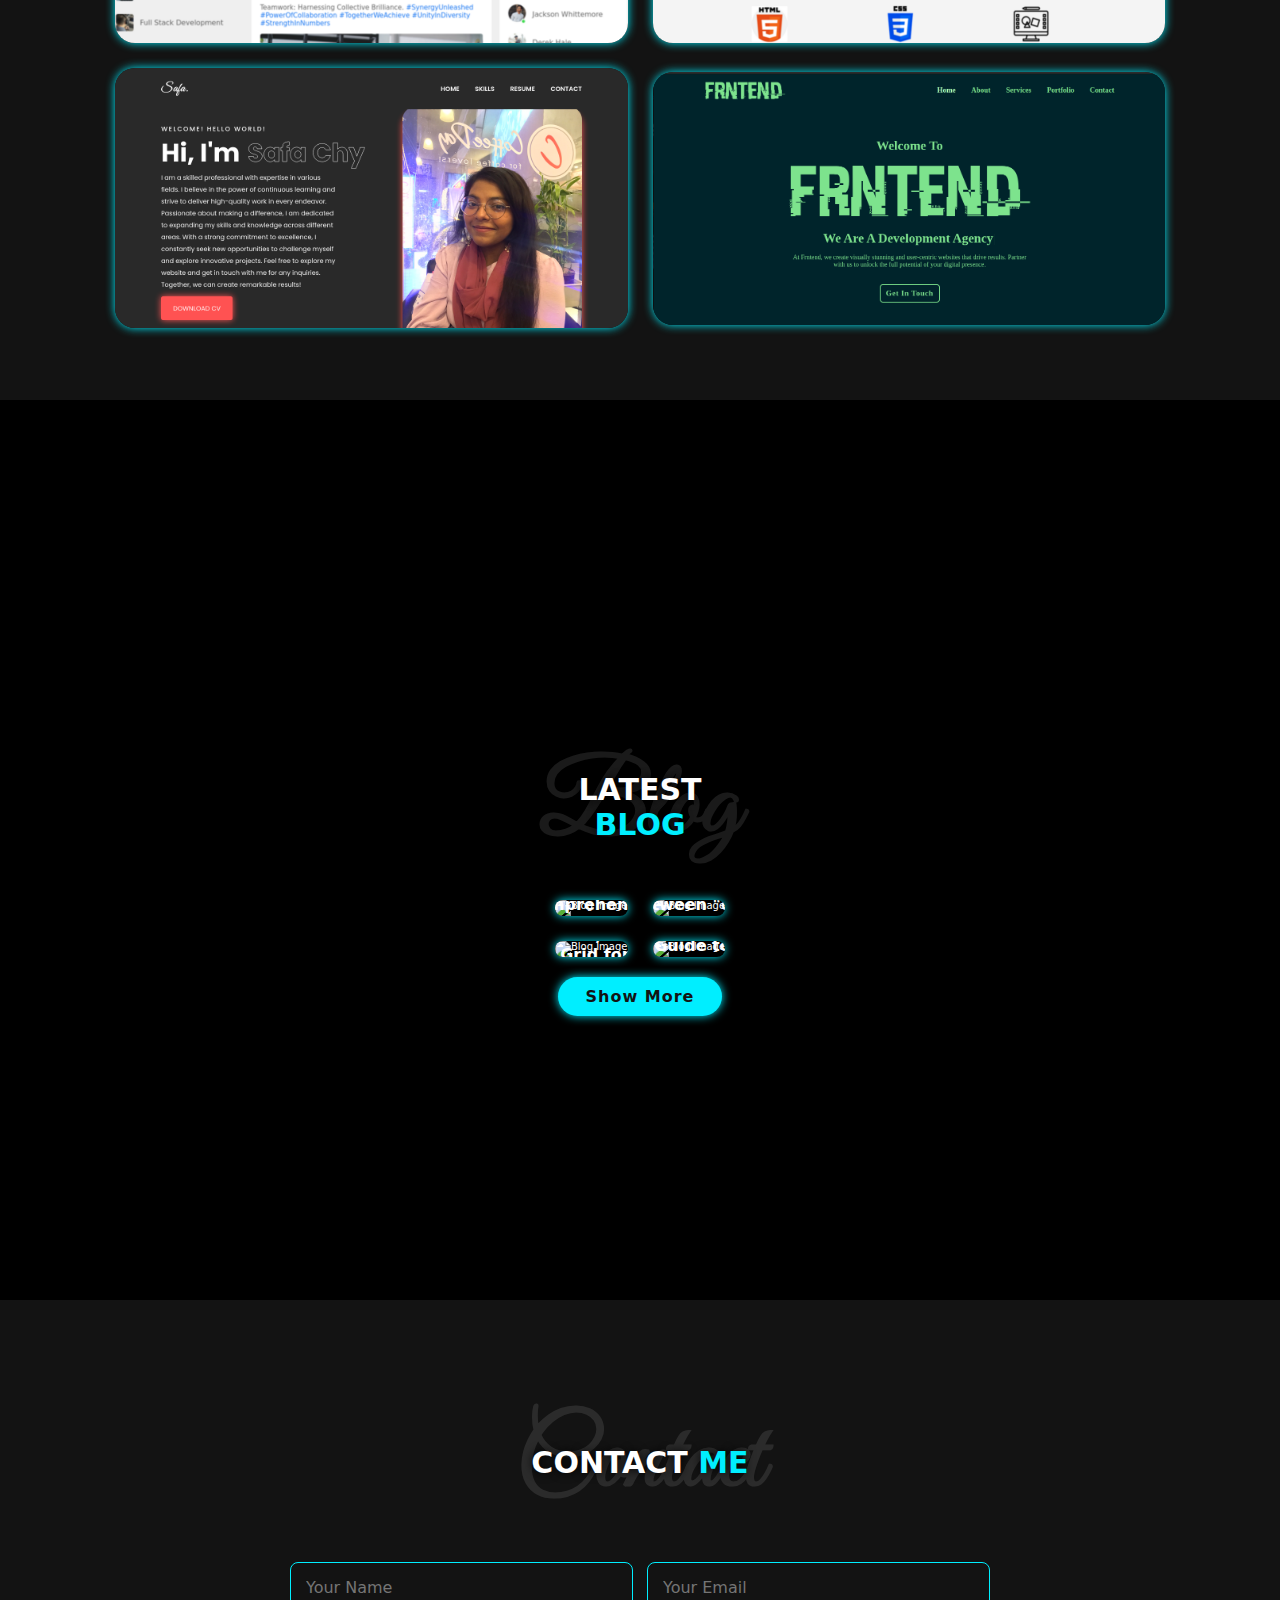
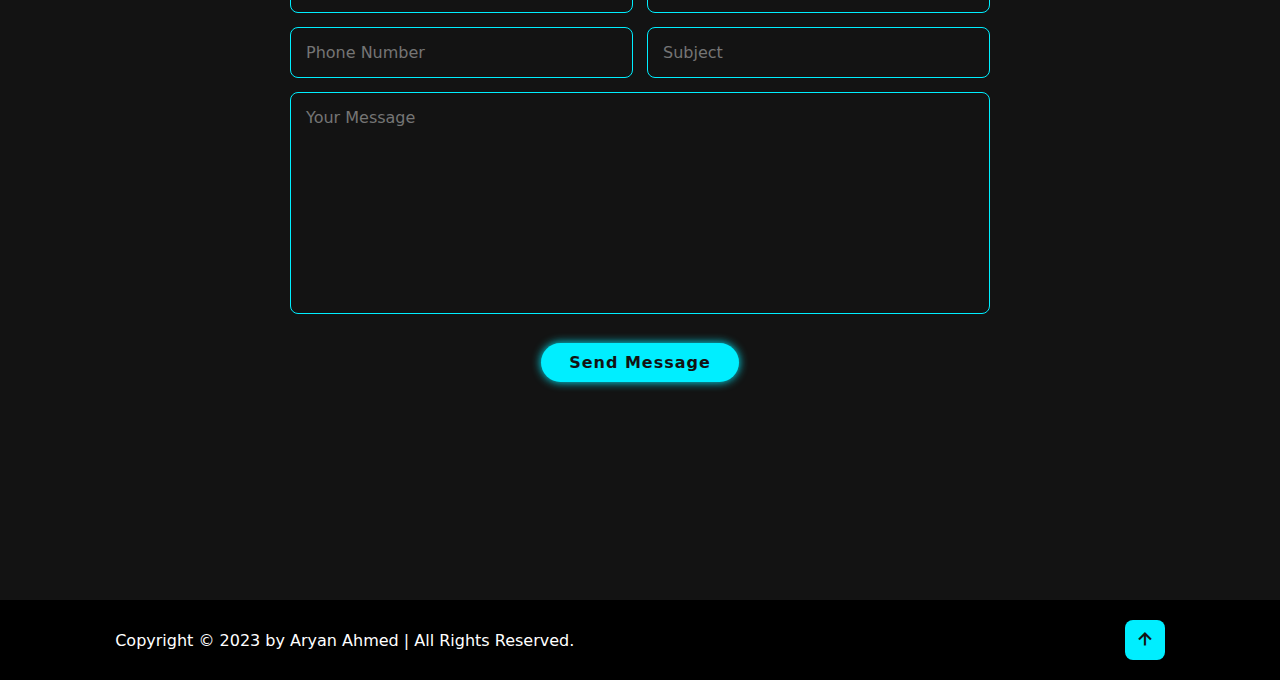
==== commit 62b9ace1: "add:   new card class" ====
--- a/index.html
+++ b/index.html
@@ -112,19 +112,19 @@
 
 		<div class="skill-container">
 
-			<div class="skill-card">
+			<div class="skill-card card1">
 				<i class="bx bxl-html5"></i>
                 <h3>HTML5</h3>
                 <div class="bar" id="bar1"></div>
             </div>
 
-            <div class="skill-card">
+            <div class="skill-card card2">
 				<i class="bx bxl-css3"></i>
                 <h3>CSS3</h3>
                 <div class="bar" id="bar2"></div>
             </div>
 
-			<div class="skill-card">
+			<div class="skill-card card3">
 				<i class="bx bx-code"></i>
                 <h3>Responsive Web Design</h3>
 				<div class="bar" id="bar3"></div>
--- a/style/styles.css
+++ b/style/styles.css
@@ -291,13 +291,9 @@
 }
 
 
-/* Services 
-
-.services h2 {
-	margin-bottom: 5rem;
-}
-
-.services-container {
+/* Skills  */
+
+.skill-container {
 	display: flex;
 	justify-content: center;
 	align-items: center;
@@ -305,39 +301,64 @@
 	gap: 2rem;
 }
 
-.services-container .service-card {
+.skill-container .skill-card {
 	flex: 1 1 30rem;
 	background: var(--second-bg-color);
 	padding: 3rem 2rem 4rem;
 	text-align: center;
-	border: 0.2rem solid var(--bg-color);
+	border: 0.2rem solid var(--second-bg-color);
 	border-radius: 2rem;
 	transition: 0.5s ease;
-}
-
-.services-container .service-card:hover {
+	box-shadow: 0 0 1rem var(--main-color);
+}
+
+.skill-container .skill-card:hover {
 	border-color: var(--main-color);
 	transform: scale(1.02);
 }
 
-.service-card i {
+.skill-card i {
 	font-size: 7rem;
 	color: var(--main-color);
 }
 
-.service-card h3 {
+.skill-card h3 {
 	font-size: 2.6rem;
-}
-
-.service-card p {
-	font-size: 1.6rem;
+	display: flex;
+	justify-content: center;
+	align-items: center;
+	flex-direction: column;
+}
+
+.skill-card:nth-child(3) h3 {
+	font-size: 2.5rem;
+}
+
+.skill-card .bar {
 	margin: 1rem 0 3rem;
-}*/
+	width: 100%;
+	height: 5px;
+	border-radius: 4rem;
+	border: 1px solid;
+	box-shadow: 0 0 1rem var(--main-color);
+} 
+
+#bar1 {
+	background: linear-gradient(90deg, var(--main-color) 95%, transparent 5%);
+}
+
+#bar2 {
+	background: linear-gradient(90deg, var(--main-color) 90%, transparent 10%);
+}
+
+#bar3 {
+	background: linear-gradient(90deg, var(--main-color) 85%, transparent 15%);
+}
 
 /* Portfolio */
 
 .portfolio {
-	background: var(--bg-color);
+	background: var(--second-bg-color);
 }
 
 .portfolio-container {
@@ -421,10 +442,8 @@
 	flex-wrap: wrap;
 	align-items: center;
 	justify-content: center;
-	background: var(--second-bg-color);
-}
-
-
+	background: var(--bg-color);
+}
 
 .blog-container {
 	display: grid;
@@ -501,7 +520,7 @@
 /* Contact */
 
 .contact {
-	background: var(--bg-color);
+	background: var(--second-bg-color);
 }
 
 
@@ -594,7 +613,7 @@
 		padding: 10rem 3% 2rem;
 	}
 
-	.services, .portfolio {
+	.skills, .portfolio {
 		padding-bottom: 7rem;
 	}
 
@@ -665,11 +684,6 @@
 		flex-direction: column-reverse;
 	}
 
-	.services h2 {
-		margin-bottom: 3rem;
-	}
-
-
 	/* UNCOMMENT WHEN PROJECT MORE THAN 6 */
 
 	/* .portfolio-container {
